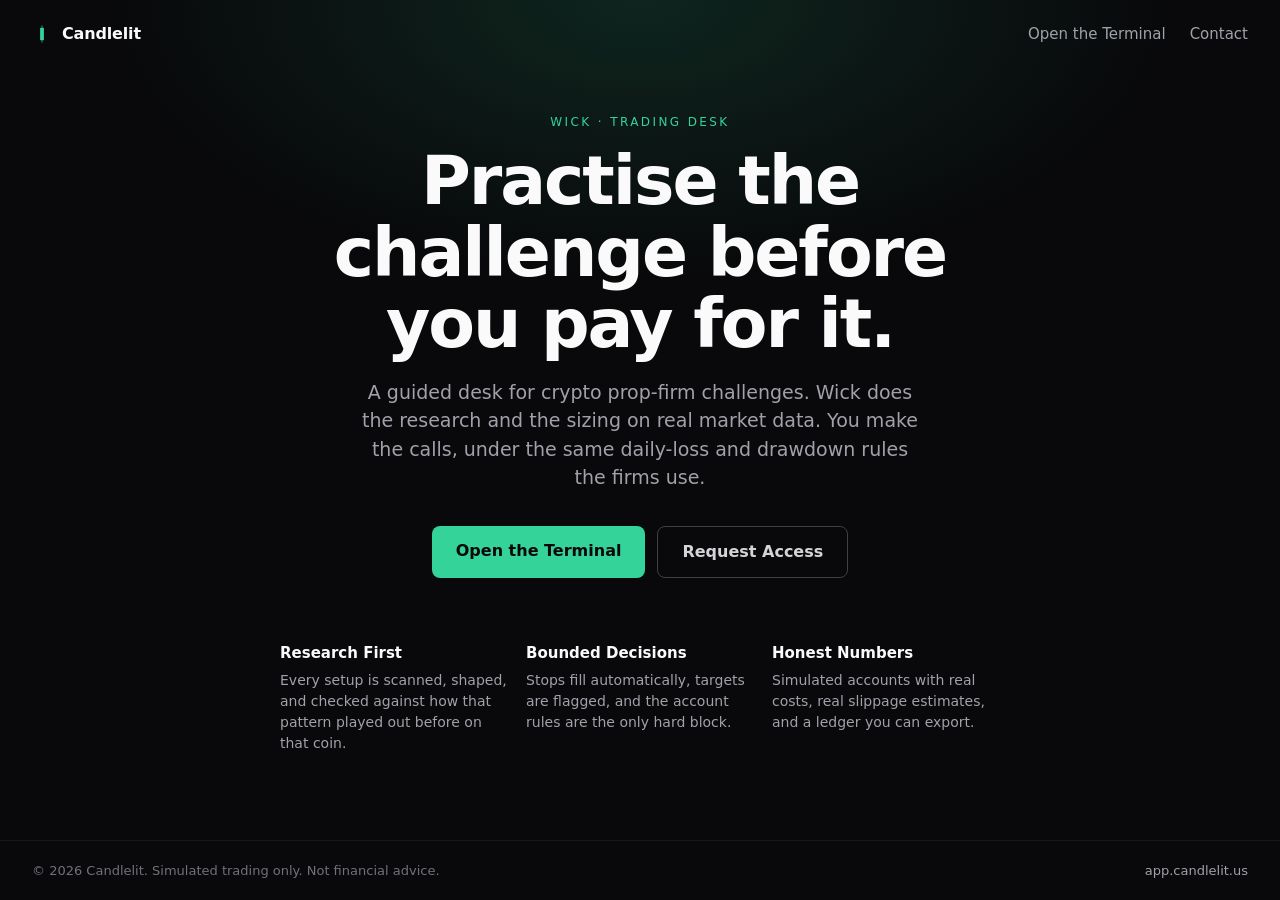
==== index.html @ a3a0247a "Candlelit landing page Co-Authored-By: Claude Fable 5.1 <noreply@anthropic.com>" ====
<!doctype html>
<html lang="en">
<head>
  <meta charset="utf-8" />
  <meta name="viewport" content="width=device-width, initial-scale=1" />
  <title>Candlelit</title>
  <meta name="description" content="Candlelit: a guided desk for practising crypto prop-firm challenges. Research, plan, and trade against real market data with real rules." />
  <link rel="icon" href="data:image/svg+xml,%3Csvg xmlns='http://www.w3.org/2000/svg' viewBox='0 0 32 32'%3E%3Crect x='13' y='6' width='6' height='20' rx='1' fill='%2334d399'/%3E%3Crect x='15.5' y='2' width='1' height='28' fill='%2334d399'/%3E%3C/svg%3E" />
  <style>
    :root { color-scheme: dark; }
    * { box-sizing: border-box; }
    html, body { margin: 0; height: 100%; }
    body {
      font: 16px/1.5 system-ui, -apple-system, "Segoe UI", Roboto, sans-serif;
      color: #e4e4e7; background: #09090b;
      display: flex; flex-direction: column; min-height: 100vh;
    }
    .glow {
      position: fixed; inset: 0; pointer-events: none; z-index: 0;
      background: radial-gradient(60% 45% at 50% 0%, rgba(52, 211, 153, 0.14), transparent 70%);
    }
    header, main, footer { position: relative; z-index: 1; }
    header { display: flex; align-items: center; justify-content: space-between; padding: 22px 32px; }
    .brand { display: flex; align-items: center; gap: 10px; font-weight: 600; letter-spacing: -0.01em; color: #fafafa; text-decoration: none; }
    .brand svg { width: 20px; height: 20px; }
    nav a { color: #a1a1aa; text-decoration: none; margin-left: 24px; font-size: 15px; }
    nav a:hover { color: #fafafa; }
    main { flex: 1; display: flex; align-items: center; justify-content: center; padding: 40px 24px 80px; text-align: center; }
    .hero { max-width: 720px; }
    .eyebrow { font-size: 12px; letter-spacing: 0.2em; text-transform: uppercase; color: #34d399; }
    h1 { font-size: clamp(40px, 7vw, 68px); line-height: 1.05; letter-spacing: -0.03em; margin: 14px 0 18px; color: #fafafa; }
    .lede { font-size: 19px; color: #a1a1aa; margin: 0 auto 34px; max-width: 560px; }
    .actions { display: flex; gap: 12px; justify-content: center; flex-wrap: wrap; }
    .btn { display: inline-block; padding: 13px 24px; border-radius: 8px; font-weight: 600; text-decoration: none; font-size: 16px; }
    .primary { background: #34d399; color: #09090b; }
    .primary:hover { background: #6ee7b7; }
    .quiet { border: 1px solid #3f3f46; color: #d4d4d8; }
    .quiet:hover { border-color: #71717a; color: #fafafa; }
    .points { display: grid; grid-template-columns: repeat(3, 1fr); gap: 18px; margin-top: 64px; text-align: left; }
    .point h3 { margin: 0 0 6px; font-size: 15px; color: #fafafa; }
    .point p { margin: 0; font-size: 14px; color: #a1a1aa; }
    @media (max-width: 640px) { .points { grid-template-columns: 1fr; } header { padding: 18px 20px; } }
    footer { padding: 20px 32px; display: flex; justify-content: space-between; flex-wrap: wrap; gap: 8px; font-size: 13px; color: #71717a; border-top: 1px solid #18181b; }
    footer a { color: #a1a1aa; text-decoration: none; }
    footer a:hover { color: #fafafa; }
  </style>
</head>
<body>
  <div class="glow"></div>
  <header>
    <a class="brand" href="/">
      <svg viewBox="0 0 32 32" aria-hidden="true"><rect x="13" y="6" width="6" height="20" rx="1" fill="#34d399"/><rect x="15.5" y="2" width="1" height="28" fill="#34d399"/></svg>
      Candlelit
    </a>
    <nav><a href="https://app.candlelit.us">Open the Terminal</a><a href="mailto:tradingcandlelight@gmail.com">Contact</a></nav>
  </header>

  <main>
    <div class="hero">
      <div class="eyebrow">Wick · Trading Desk</div>
      <h1>Practise the challenge before you pay for it.</h1>
      <p class="lede">A guided desk for crypto prop-firm challenges. Wick does the research and the sizing on real market data. You make the calls, under the same daily-loss and drawdown rules the firms use.</p>
      <div class="actions">
        <a class="btn primary" href="https://app.candlelit.us">Open the Terminal</a>
        <a class="btn quiet" href="mailto:tradingcandlelight@gmail.com">Request Access</a>
      </div>
      <div class="points">
        <div class="point"><h3>Research First</h3><p>Every setup is scanned, shaped, and checked against how that pattern played out before on that coin.</p></div>
        <div class="point"><h3>Bounded Decisions</h3><p>Stops fill automatically, targets are flagged, and the account rules are the only hard block.</p></div>
        <div class="point"><h3>Honest Numbers</h3><p>Simulated accounts with real costs, real slippage estimates, and a ledger you can export.</p></div>
      </div>
    </div>
  </main>

  <footer>
    <span>© 2026 Candlelit. Simulated trading only. Not financial advice.</span>
    <span><a href="https://app.candlelit.us">app.candlelit.us</a></span>
  </footer>
</body>
</html>
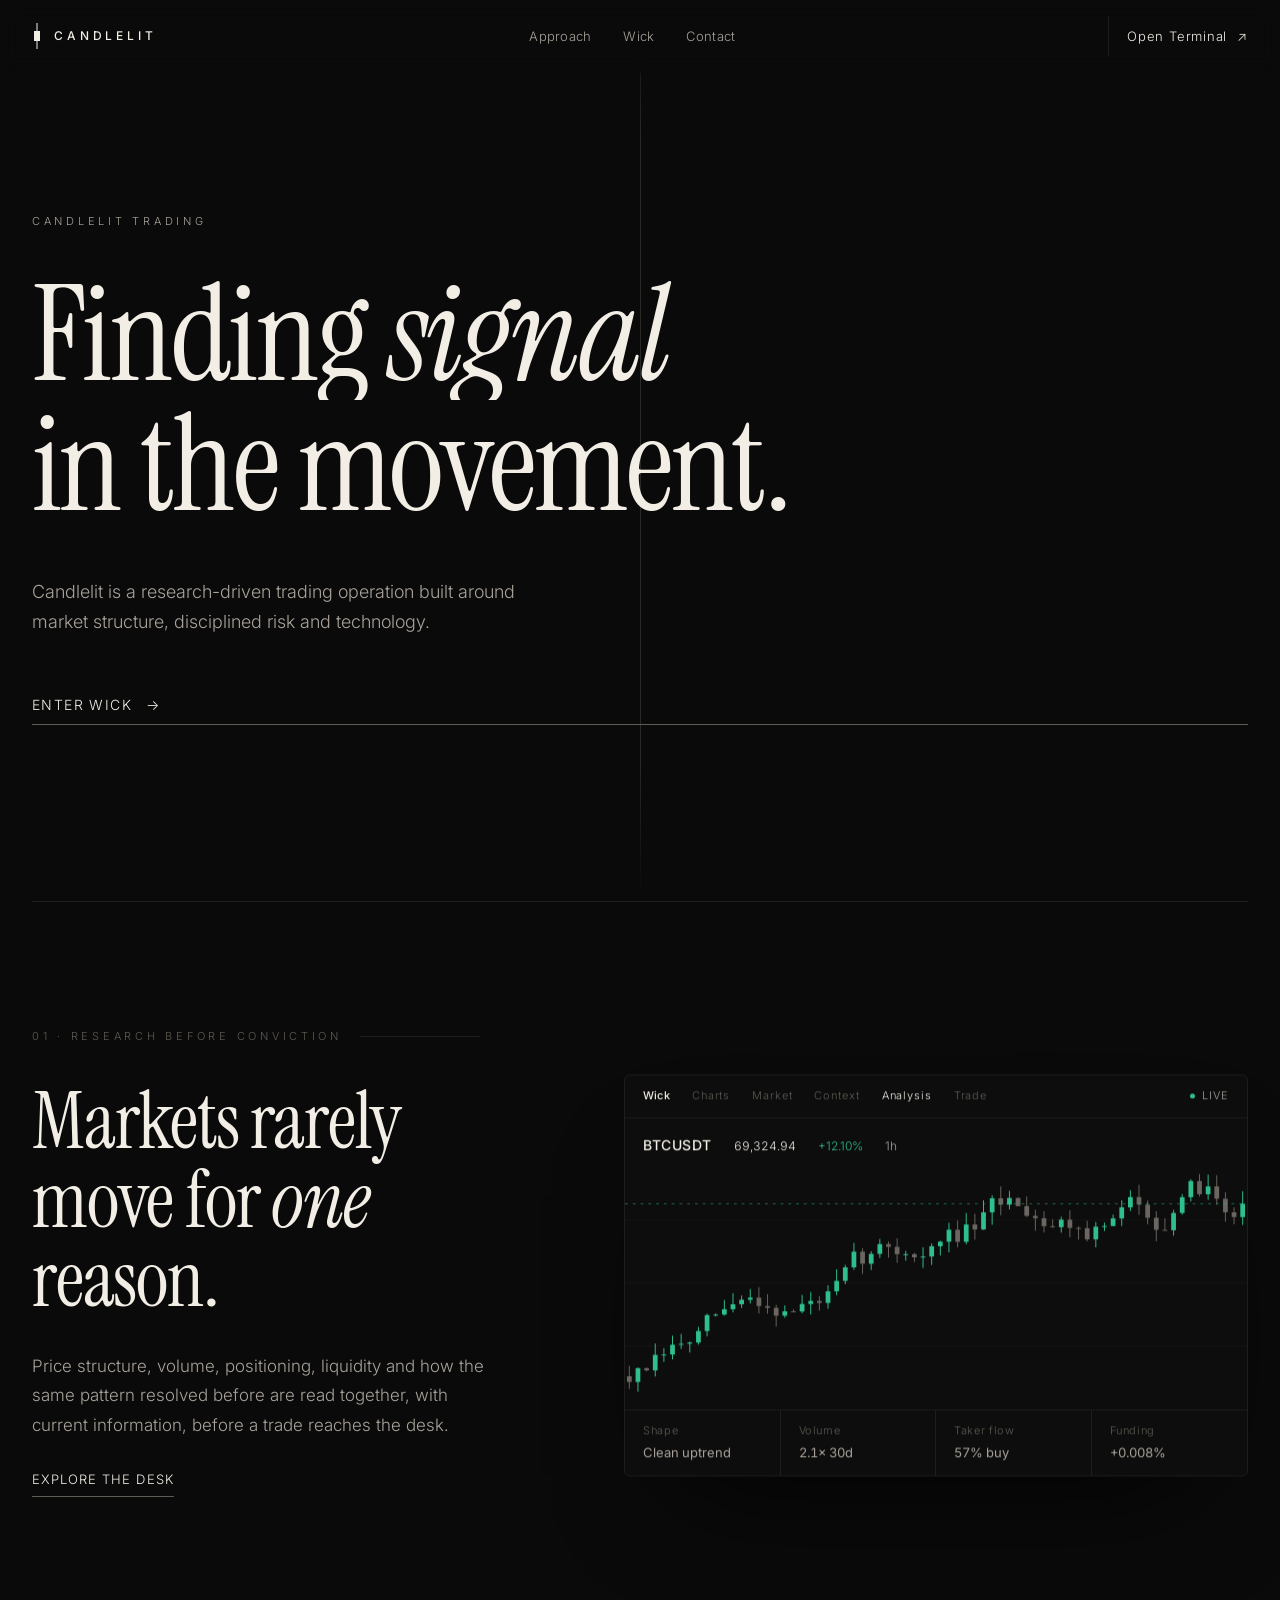
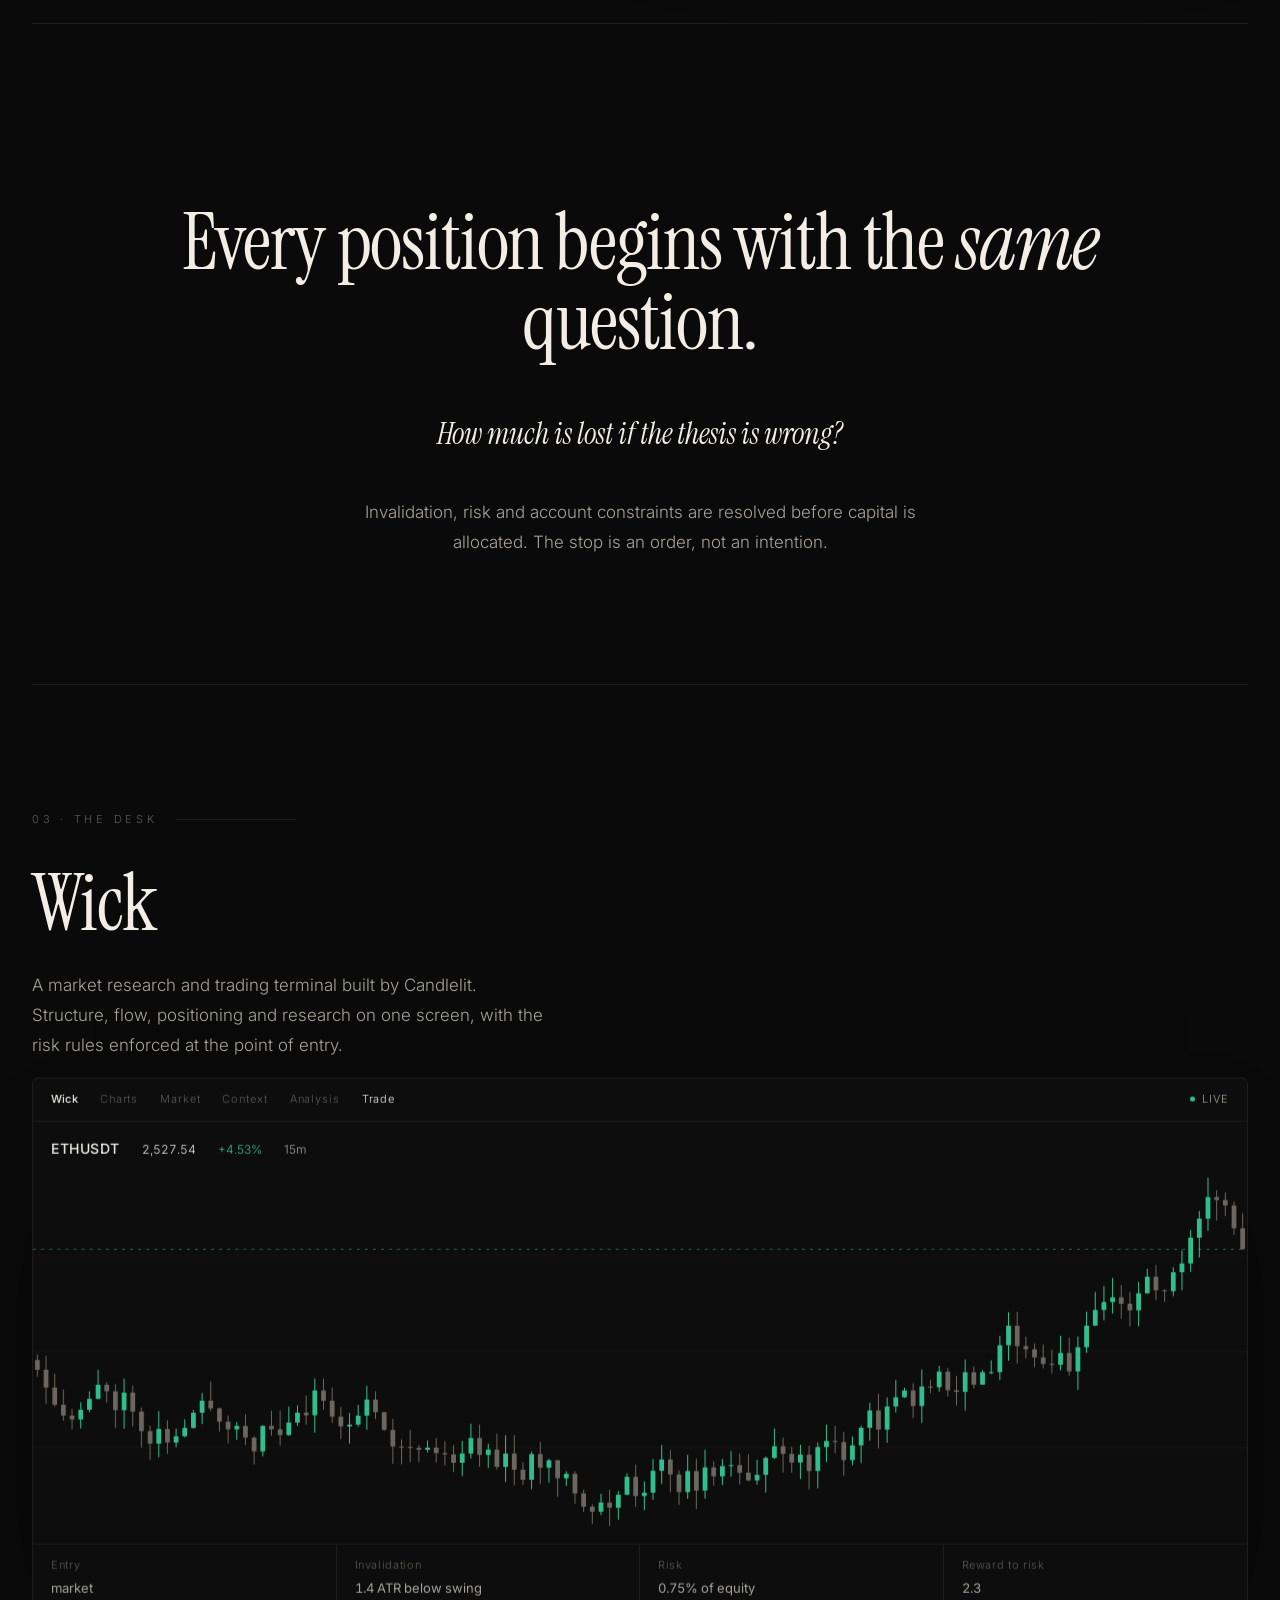
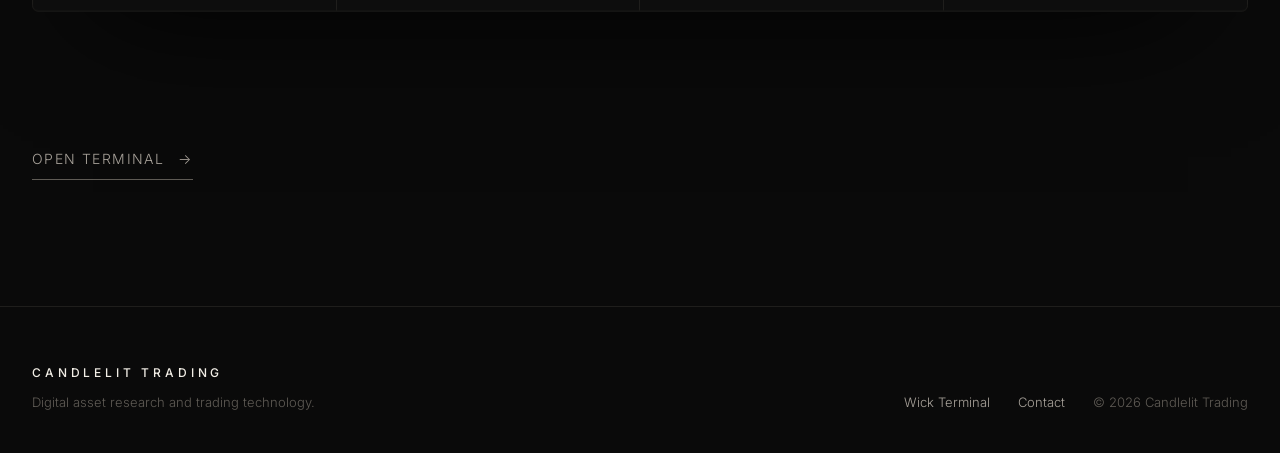
==== commit 6b6660b2: "Redesign: editorial boutique landing page Co-Authored-By: Claude Fable 5.1 <noreply@anthropic.com>" ====
--- a/index.html
+++ b/index.html
@@ -4,77 +4,239 @@
   <meta charset="utf-8" />
   <meta name="viewport" content="width=device-width, initial-scale=1" />
   <title>Candlelit</title>
-  <meta name="description" content="Candlelit: a guided desk for practising crypto prop-firm challenges. Research, plan, and trade against real market data with real rules." />
-  <link rel="icon" href="data:image/svg+xml,%3Csvg xmlns='http://www.w3.org/2000/svg' viewBox='0 0 32 32'%3E%3Crect x='13' y='6' width='6' height='20' rx='1' fill='%2334d399'/%3E%3Crect x='15.5' y='2' width='1' height='28' fill='%2334d399'/%3E%3C/svg%3E" />
+  <meta name="description" content="Candlelit is a research-driven trading operation built around market structure, disciplined risk and technology." />
+  <link rel="icon" href="data:image/svg+xml,%3Csvg xmlns='http://www.w3.org/2000/svg' viewBox='0 0 32 32'%3E%3Crect x='15.5' y='3' width='1' height='26' fill='%23f2eee6'/%3E%3Crect x='12.5' y='11' width='7' height='11' fill='%23f2eee6'/%3E%3C/svg%3E" />
+  <link rel="preconnect" href="https://fonts.googleapis.com" />
+  <link rel="preconnect" href="https://fonts.gstatic.com" crossorigin />
+  <link href="https://fonts.googleapis.com/css2?family=Instrument+Serif:ital@0;1&family=Inter:wght@300;400;500&display=swap" rel="stylesheet" />
   <style>
-    :root { color-scheme: dark; }
+    :root {
+      --bg: #0a0a0a; --ink: #f2eee6; --ink-2: #a8a29a; --ink-3: #5f5b55; --rule: #1f1e1c; --accent: #2fbf8f;
+      --serif: "Instrument Serif", Georgia, "Times New Roman", serif;
+      --sans: "Inter", system-ui, -apple-system, "Segoe UI", sans-serif;
+      color-scheme: dark;
+    }
     * { box-sizing: border-box; }
-    html, body { margin: 0; height: 100%; }
-    body {
-      font: 16px/1.5 system-ui, -apple-system, "Segoe UI", Roboto, sans-serif;
-      color: #e4e4e7; background: #09090b;
-      display: flex; flex-direction: column; min-height: 100vh;
+    html { scroll-behavior: smooth; }
+    body { margin: 0; background: var(--bg); color: var(--ink); font: 300 16px/1.6 var(--sans); -webkit-font-smoothing: antialiased; overflow-x: hidden; }
+    a { color: inherit; text-decoration: none; }
+    ::selection { background: var(--accent); color: #0a0a0a; }
+
+    /* The wick: one hairline that runs the length of the page. */
+    .wick { position: fixed; left: 50%; top: 0; width: 1px; height: 100%; background: linear-gradient(to bottom, transparent, #2a2926 15%, #2a2926 85%, transparent); opacity: 0; transform: scaleY(0); transform-origin: top; transition: opacity 1.2s ease 0.9s, transform 2.4s cubic-bezier(.2,.7,.2,1) 0.9s; pointer-events: none; z-index: 0; }
+    body.in .wick { opacity: 1; transform: scaleY(1); }
+
+    .wrap { position: relative; z-index: 1; width: min(1240px, 100% - 64px); margin: 0 auto; }
+    @media (max-width: 640px) { .wrap { width: min(1240px, 100% - 40px); } }
+
+    /* Nav */
+    header { position: sticky; top: 0; z-index: 5; backdrop-filter: blur(10px); background: rgba(10,10,10,0.7); border-bottom: 1px solid transparent; transition: border-color .4s; }
+    header.scrolled { border-color: var(--rule); }
+    .nav { display: flex; align-items: center; justify-content: space-between; height: 72px; }
+    .mark { display: flex; align-items: center; gap: 12px; font-weight: 500; letter-spacing: 0.32em; font-size: 12px; text-transform: uppercase; }
+    .mark svg { width: 10px; height: 26px; display: block; }
+    .links { display: flex; gap: 32px; font-size: 13px; color: var(--ink-2); letter-spacing: 0.02em; }
+    .links a { position: relative; padding: 4px 0; transition: color .3s; }
+    .links a:hover { color: var(--ink); }
+    .links a::after { content: ""; position: absolute; left: 0; bottom: 0; height: 1px; width: 100%; background: var(--ink); transform: scaleX(0); transform-origin: right; transition: transform .4s cubic-bezier(.2,.7,.2,1); }
+    .links a:hover::after { transform: scaleX(1); transform-origin: left; }
+    .enter { display: inline-flex; align-items: center; gap: 10px; font-size: 13px; letter-spacing: 0.06em; padding: 10px 0 10px 18px; border-left: 1px solid var(--rule); color: var(--ink); }
+    .enter .arrow { display: inline-block; transition: transform .35s cubic-bezier(.2,.7,.2,1); }
+    .enter:hover .arrow { transform: translate(3px, -3px); }
+    @media (max-width: 720px) { .links { display: none; } }
+
+    /* Reveal */
+    .r { opacity: 0; transform: translateY(18px); transition: opacity 1s cubic-bezier(.2,.7,.2,1), transform 1s cubic-bezier(.2,.7,.2,1); }
+    .r.on { opacity: 1; transform: none; }
+    .r[data-d="1"] { transition-delay: .12s } .r[data-d="2"] { transition-delay: .24s } .r[data-d="3"] { transition-delay: .36s } .r[data-d="4"] { transition-delay: .5s }
+
+    /* Hero */
+    .hero { min-height: calc(100vh - 72px); display: grid; align-content: center; padding: 8vh 0 12vh; }
+    .eyebrow { font-size: 11px; letter-spacing: 0.34em; text-transform: uppercase; color: var(--ink-2); margin-bottom: 40px; }
+    h1 { margin: 0; font-family: var(--serif); font-weight: 400; font-size: clamp(56px, 10.5vw, 148px); line-height: 0.96; letter-spacing: -0.02em; }
+    h1 em { font-style: italic; color: var(--ink); }
+    h1 .line { display: block; overflow: hidden; }
+    h1 .line span { display: block; transform: translateY(110%); transition: transform 1.4s cubic-bezier(.2,.8,.2,1); }
+    body.in h1 .line:nth-child(1) span { transform: none; transition-delay: .25s }
+    body.in h1 .line:nth-child(2) span { transform: none; transition-delay: .4s }
+    .lede { max-width: 540px; margin: 48px 0 0; font-size: 18px; color: var(--ink-2); line-height: 1.7; }
+    .cta { margin-top: 56px; display: inline-flex; align-items: center; gap: 14px; font-size: 14px; letter-spacing: 0.1em; text-transform: uppercase; padding-bottom: 8px; border-bottom: 1px solid var(--ink-3); transition: border-color .4s; }
+    .cta:hover { border-color: var(--ink); }
+    .cta .arrow { transition: transform .35s cubic-bezier(.2,.7,.2,1); }
+    .cta:hover .arrow { transform: translateX(6px); }
+
+    /* Sections */
+    section { padding: 14vh 0; border-top: 1px solid var(--rule); }
+    .num { font-size: 11px; letter-spacing: 0.34em; text-transform: uppercase; color: var(--ink-3); margin-bottom: 36px; display: flex; align-items: center; gap: 18px; }
+    .num::after { content: ""; height: 1px; width: 0; background: var(--rule); transition: width 1.6s cubic-bezier(.2,.7,.2,1) .3s; }
+    .num.on::after { width: 120px; }
+    h2 { margin: 0; font-family: var(--serif); font-weight: 400; font-size: clamp(40px, 6.2vw, 88px); line-height: 1.0; letter-spacing: -0.015em; }
+    h2 em { font-style: italic; }
+    .two { display: grid; grid-template-columns: 5fr 6fr; gap: 72px; align-items: center; }
+    .two p { max-width: 460px; font-size: 17px; color: var(--ink-2); line-height: 1.75; margin: 32px 0 0; }
+    .more { display: inline-block; margin-top: 28px; font-size: 13px; letter-spacing: 0.08em; text-transform: uppercase; color: var(--ink); border-bottom: 1px solid var(--ink-3); padding-bottom: 6px; }
+    @media (max-width: 900px) { .two { grid-template-columns: 1fr; gap: 44px; } }
+
+    /* Terminal frame */
+    .frame { position: relative; border: 1px solid var(--rule); background: #0d0d0d; border-radius: 6px; overflow: hidden; box-shadow: 0 60px 120px -60px rgba(0,0,0,.9); will-change: transform; }
+    .frame .bar { display: flex; align-items: center; gap: 22px; padding: 12px 18px; border-bottom: 1px solid var(--rule); font-size: 11px; letter-spacing: 0.08em; color: var(--ink-3); }
+    .frame .bar b { color: var(--ink); font-weight: 500; letter-spacing: 0.02em; }
+    .frame .bar .on { color: var(--ink); }
+    .frame .bar .live { margin-left: auto; display: flex; align-items: center; gap: 7px; color: var(--ink-2); }
+    .frame .bar .live i { width: 5px; height: 5px; border-radius: 50%; background: var(--accent); display: inline-block; }
+    .frame .head { display: flex; gap: 22px; align-items: baseline; padding: 16px 18px 0; font-size: 12px; color: var(--ink-2); }
+    .frame .head b { font-size: 14px; color: var(--ink); font-weight: 500; letter-spacing: .04em; }
+    .frame .head .px { color: var(--ink); font-variant-numeric: tabular-nums; }
+    .frame .head .up { color: var(--accent); }
+    .frame svg { display: block; width: 100%; height: auto; }
+    .frame .foot { display: grid; grid-template-columns: repeat(4, 1fr); border-top: 1px solid var(--rule); }
+    .frame .foot div { padding: 12px 18px; font-size: 11px; color: var(--ink-3); letter-spacing: .06em; border-right: 1px solid var(--rule); }
+    .frame .foot div:last-child { border-right: 0; }
+    .frame .foot b { display: block; color: var(--ink-2); font-weight: 400; font-size: 13px; letter-spacing: 0; margin-top: 3px; font-variant-numeric: tabular-nums; }
+
+    /* Statement */
+    .statement { text-align: center; }
+    .statement h2 { max-width: 1000px; margin: 0 auto; }
+    .statement p { max-width: 560px; margin: 40px auto 0; font-size: 17px; color: var(--ink-2); line-height: 1.75; }
+    .q { font-family: var(--serif); font-style: italic; font-size: clamp(22px, 2.6vw, 30px); color: var(--ink); margin-top: 48px; }
+
+    /* Desk */
+    .desk .top { display: flex; justify-content: space-between; align-items: end; gap: 40px; margin-bottom: 56px; flex-wrap: wrap; }
+    .desk .tabs { display: flex; gap: 28px; font-size: 12px; letter-spacing: 0.16em; text-transform: uppercase; color: var(--ink-3); }
+    .desk .tabs span { position: relative; padding-bottom: 8px; }
+    .desk .tabs span.cur { color: var(--ink); }
+    .desk .tabs span.cur::after { content: ""; position: absolute; left: 0; right: 0; bottom: 0; height: 1px; background: var(--ink); }
+    .desk p { max-width: 520px; color: var(--ink-2); font-size: 17px; line-height: 1.75; margin: 28px 0 0; }
+    .desk .frame { margin-top: 24px; }
+
+    footer { border-top: 1px solid var(--rule); padding: 56px 0 40px; }
+    .fgrid { display: grid; grid-template-columns: 1fr auto; gap: 24px; align-items: end; font-size: 13px; color: var(--ink-3); }
+    .fgrid .n { color: var(--ink); letter-spacing: .32em; text-transform: uppercase; font-size: 12px; font-weight: 500; margin-bottom: 10px; }
+    .fgrid .l { display: flex; gap: 28px; }
+    .fgrid .l a { color: var(--ink-2); }
+    .fgrid .l a:hover { color: var(--ink); }
+    @media (max-width: 640px) { .fgrid { grid-template-columns: 1fr; } }
+
+    @media (prefers-reduced-motion: reduce) {
+      .r, h1 .line span, .wick, .num::after { transition: none !important; transform: none !important; opacity: 1 !important; width: 120px; }
     }
-    .glow {
-      position: fixed; inset: 0; pointer-events: none; z-index: 0;
-      background: radial-gradient(60% 45% at 50% 0%, rgba(52, 211, 153, 0.14), transparent 70%);
-    }
-    header, main, footer { position: relative; z-index: 1; }
-    header { display: flex; align-items: center; justify-content: space-between; padding: 22px 32px; }
-    .brand { display: flex; align-items: center; gap: 10px; font-weight: 600; letter-spacing: -0.01em; color: #fafafa; text-decoration: none; }
-    .brand svg { width: 20px; height: 20px; }
-    nav a { color: #a1a1aa; text-decoration: none; margin-left: 24px; font-size: 15px; }
-    nav a:hover { color: #fafafa; }
-    main { flex: 1; display: flex; align-items: center; justify-content: center; padding: 40px 24px 80px; text-align: center; }
-    .hero { max-width: 720px; }
-    .eyebrow { font-size: 12px; letter-spacing: 0.2em; text-transform: uppercase; color: #34d399; }
-    h1 { font-size: clamp(40px, 7vw, 68px); line-height: 1.05; letter-spacing: -0.03em; margin: 14px 0 18px; color: #fafafa; }
-    .lede { font-size: 19px; color: #a1a1aa; margin: 0 auto 34px; max-width: 560px; }
-    .actions { display: flex; gap: 12px; justify-content: center; flex-wrap: wrap; }
-    .btn { display: inline-block; padding: 13px 24px; border-radius: 8px; font-weight: 600; text-decoration: none; font-size: 16px; }
-    .primary { background: #34d399; color: #09090b; }
-    .primary:hover { background: #6ee7b7; }
-    .quiet { border: 1px solid #3f3f46; color: #d4d4d8; }
-    .quiet:hover { border-color: #71717a; color: #fafafa; }
-    .points { display: grid; grid-template-columns: repeat(3, 1fr); gap: 18px; margin-top: 64px; text-align: left; }
-    .point h3 { margin: 0 0 6px; font-size: 15px; color: #fafafa; }
-    .point p { margin: 0; font-size: 14px; color: #a1a1aa; }
-    @media (max-width: 640px) { .points { grid-template-columns: 1fr; } header { padding: 18px 20px; } }
-    footer { padding: 20px 32px; display: flex; justify-content: space-between; flex-wrap: wrap; gap: 8px; font-size: 13px; color: #71717a; border-top: 1px solid #18181b; }
-    footer a { color: #a1a1aa; text-decoration: none; }
-    footer a:hover { color: #fafafa; }
   </style>
 </head>
 <body>
-  <div class="glow"></div>
-  <header>
-    <a class="brand" href="/">
-      <svg viewBox="0 0 32 32" aria-hidden="true"><rect x="13" y="6" width="6" height="20" rx="1" fill="#34d399"/><rect x="15.5" y="2" width="1" height="28" fill="#34d399"/></svg>
-      Candlelit
-    </a>
-    <nav><a href="https://app.candlelit.us">Open the Terminal</a><a href="mailto:tradingcandlelight@gmail.com">Contact</a></nav>
+  <div class="wick" aria-hidden="true"></div>
+
+  <header id="hdr">
+    <div class="wrap nav">
+      <a class="mark" href="/">
+        <svg viewBox="0 0 10 26" aria-hidden="true"><rect x="4.5" y="0" width="1" height="26" fill="#f2eee6"/><rect x="2" y="8" width="6" height="10" fill="#f2eee6"/></svg>
+        Candlelit
+      </a>
+      <nav class="links"><a href="#approach">Approach</a><a href="#desk">Wick</a><a href="mailto:tradingcandlelight@gmail.com">Contact</a></nav>
+      <a class="enter" href="https://app.candlelit.us">Open Terminal <span class="arrow">↗</span></a>
+    </div>
   </header>
 
-  <main>
+  <main class="wrap">
     <div class="hero">
-      <div class="eyebrow">Wick · Trading Desk</div>
-      <h1>Practise the challenge before you pay for it.</h1>
-      <p class="lede">A guided desk for crypto prop-firm challenges. Wick does the research and the sizing on real market data. You make the calls, under the same daily-loss and drawdown rules the firms use.</p>
-      <div class="actions">
-        <a class="btn primary" href="https://app.candlelit.us">Open the Terminal</a>
-        <a class="btn quiet" href="mailto:tradingcandlelight@gmail.com">Request Access</a>
+      <div class="eyebrow r on" data-d="1">Candlelit Trading</div>
+      <h1><span class="line"><span>Finding <em>signal</em></span></span><span class="line"><span>in the movement.</span></span></h1>
+      <p class="lede r" data-d="3">Candlelit is a research-driven trading operation built around market structure, disciplined risk and technology.</p>
+      <a class="cta r" data-d="4" href="https://app.candlelit.us">Enter Wick <span class="arrow">→</span></a>
+    </div>
+
+    <section id="approach">
+      <div class="num r">01 · Research before conviction</div>
+      <div class="two">
+        <div>
+          <h2 class="r">Markets rarely move for <em>one</em> reason.</h2>
+          <p class="r" data-d="1">Price structure, volume, positioning, liquidity and how the same pattern resolved before are read together, with current information, before a trade reaches the desk.</p>
+          <a class="more r" data-d="2" href="#desk">Explore the desk</a>
+        </div>
+        <div class="frame r" data-d="2" data-parallax>
+          <div class="bar"><b>Wick</b><span>Charts</span><span>Market</span><span>Context</span><span class="on">Analysis</span><span>Trade</span><span class="live"><i></i>LIVE</span></div>
+          <div class="head"><b>BTCUSDT</b><span class="px" id="px1">—</span><span class="up" id="ch1">—</span><span>1h</span></div>
+          <svg id="c1" viewBox="0 0 640 260" preserveAspectRatio="none"></svg>
+          <div class="foot"><div>Shape<b>Clean uptrend</b></div><div>Volume<b>2.1× 30d</b></div><div>Taker flow<b>57% buy</b></div><div>Funding<b>+0.008%</b></div></div>
+        </div>
       </div>
-      <div class="points">
-        <div class="point"><h3>Research First</h3><p>Every setup is scanned, shaped, and checked against how that pattern played out before on that coin.</p></div>
-        <div class="point"><h3>Bounded Decisions</h3><p>Stops fill automatically, targets are flagged, and the account rules are the only hard block.</p></div>
-        <div class="point"><h3>Honest Numbers</h3><p>Simulated accounts with real costs, real slippage estimates, and a ledger you can export.</p></div>
+    </section>
+
+    <section class="statement">
+      <div class="num r" style="justify-content:center">02 · Structure before size</div>
+      <h2 class="r">Every position begins with the <em>same</em> question.</h2>
+      <div class="q r" data-d="1">How much is lost if the thesis is wrong?</div>
+      <p class="r" data-d="2">Invalidation, risk and account constraints are resolved before capital is allocated. The stop is an order, not an intention.</p>
+    </section>
+
+    <section id="desk" class="desk">
+      <div class="num r">03 · The desk</div>
+      <div class="top">
+        <div>
+          <h2 class="r">Wick</h2>
+          <p class="r" data-d="1">A market research and trading terminal built by Candlelit. Structure, flow, positioning and research on one screen, with the risk rules enforced at the point of entry.</p>
+        </div>
+        <div class="tabs r" data-d="2"><span>Charts</span><span>Market</span><span>Context</span><span>Analysis</span><span class="cur">Trade</span></div>
       </div>
+      <div class="frame r" data-d="2" data-parallax>
+        <div class="bar"><b>Wick</b><span>Charts</span><span>Market</span><span>Context</span><span>Analysis</span><span class="on">Trade</span><span class="live"><i></i>LIVE</span></div>
+        <div class="head"><b>ETHUSDT</b><span class="px" id="px2">—</span><span class="up" id="ch2">—</span><span>15m</span></div>
+        <svg id="c2" viewBox="0 0 1200 380" preserveAspectRatio="none"></svg>
+        <div class="foot"><div>Entry<b>market</b></div><div>Invalidation<b>1.4 ATR below swing</b></div><div>Risk<b>0.75% of equity</b></div><div>Reward to risk<b>2.3</b></div></div>
+      </div>
+      <p class="r" data-d="1" style="margin-top:40px"><a class="cta" href="https://app.candlelit.us">Open Terminal <span class="arrow">→</span></a></p>
+    </section>
+  </main>
+
+  <footer>
+    <div class="wrap fgrid">
+      <div><div class="n">Candlelit Trading</div>Digital asset research and trading technology.</div>
+      <div class="l"><a href="https://app.candlelit.us">Wick Terminal</a><a href="mailto:tradingcandlelight@gmail.com">Contact</a><span>© 2026 Candlelit Trading</span></div>
     </div>
-  </main>
-
-  <footer>
-    <span>© 2026 Candlelit. Simulated trading only. Not financial advice.</span>
-    <span><a href="https://app.candlelit.us">app.candlelit.us</a></span>
   </footer>
+
+  <script>
+    // Deterministic candles so the frames are stable and honest-looking product imagery, not a live feed.
+    function candles(svgId, pxId, chId, n, start, seed, w, h, up) {
+      let s = seed; const rnd = () => (s = (s * 1664525 + 1013904223) % 4294967296) / 4294967296;
+      let price = start; const bars = [];
+      for (let i = 0; i < n; i++) {
+        const drift = up ? 0.0012 : -0.0004, o = price, c = o * (1 + drift + (rnd() - 0.5) * 0.02);
+        const hi = Math.max(o, c) * (1 + rnd() * 0.008), lo = Math.min(o, c) * (1 - rnd() * 0.008);
+        bars.push([o, hi, lo, c]); price = c;
+      }
+      const min = Math.min(...bars.map(b => b[2])), max = Math.max(...bars.map(b => b[1]));
+      const y = v => 18 + (h - 36) * (1 - (v - min) / (max - min));
+      const step = w / n, bw = Math.max(2, step * 0.55);
+      let out = "";
+      for (let i = 0; i < 3; i++) out += `<line x1="0" x2="${w}" y1="${(h / 4) * (i + 1)}" y2="${(h / 4) * (i + 1)}" stroke="#171614" stroke-width="1"/>`;
+      bars.forEach(([o, hi, lo, c], i) => {
+        const x = i * step + step / 2, col = c >= o ? "#2fbf8f" : "#6b665f";
+        out += `<line x1="${x}" x2="${x}" y1="${y(hi)}" y2="${y(lo)}" stroke="${col}" stroke-width="1"/>`;
+        out += `<rect x="${x - bw / 2}" y="${y(Math.max(o, c))}" width="${bw}" height="${Math.max(1, Math.abs(y(o) - y(c)))}" fill="${col}"/>`;
+      });
+      const last = bars[bars.length - 1][3], first = bars[0][0];
+      out += `<line x1="0" x2="${w}" y1="${y(last)}" y2="${y(last)}" stroke="#2fbf8f" stroke-opacity=".5" stroke-dasharray="3 5" stroke-width="1"/>`;
+      document.getElementById(svgId).innerHTML = out;
+      document.getElementById(pxId).textContent = last.toLocaleString(undefined, { maximumFractionDigits: 2 });
+      const ch = (last / first - 1) * 100;
+      document.getElementById(chId).textContent = (ch >= 0 ? "+" : "") + ch.toFixed(2) + "%";
+    }
+    candles("c1", "px1", "ch1", 72, 61840, 7, 640, 260, true);
+    candles("c2", "px2", "ch2", 140, 2418, 11, 1200, 380, true);
+
+    // Reveal on scroll, once.
+    const io = new IntersectionObserver((es) => es.forEach((e) => { if (e.isIntersecting) { e.target.classList.add("on"); io.unobserve(e.target); } }), { rootMargin: "0px 0px -12% 0px" });
+    document.querySelectorAll(".r, .num").forEach((el) => io.observe(el));
+
+    // Load-in, header rule, and a few pixels of parallax on the frames.
+    requestAnimationFrame(() => document.body.classList.add("in"));
+    const hdr = document.getElementById("hdr"), frames = [...document.querySelectorAll("[data-parallax]")];
+    const onScroll = () => {
+      hdr.classList.toggle("scrolled", scrollY > 8);
+      const vh = innerHeight;
+      frames.forEach((f) => { const r = f.getBoundingClientRect(); const p = (r.top + r.height / 2 - vh / 2) / vh; f.style.transform = `translateY(${(-p * 14).toFixed(1)}px)`; });
+    };
+    addEventListener("scroll", onScroll, { passive: true }); onScroll();
+  </script>
 </body>
 </html>
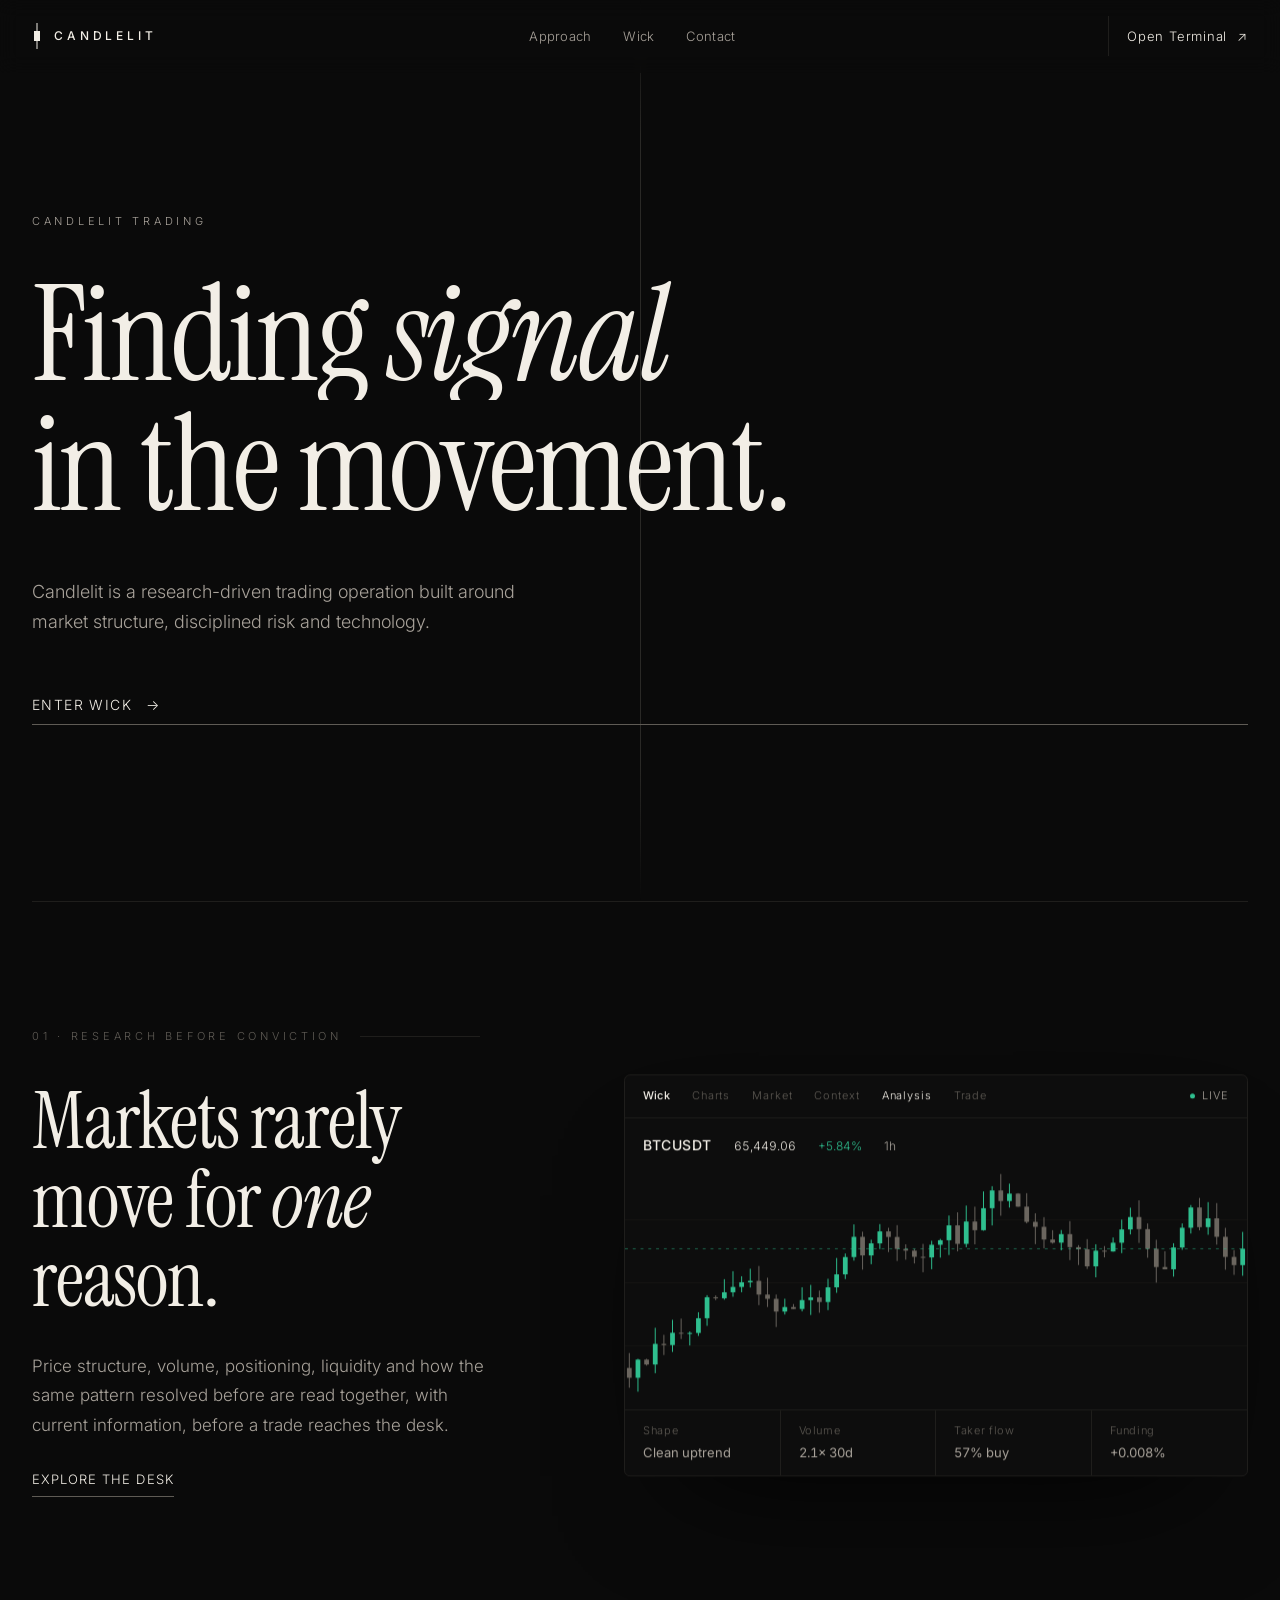
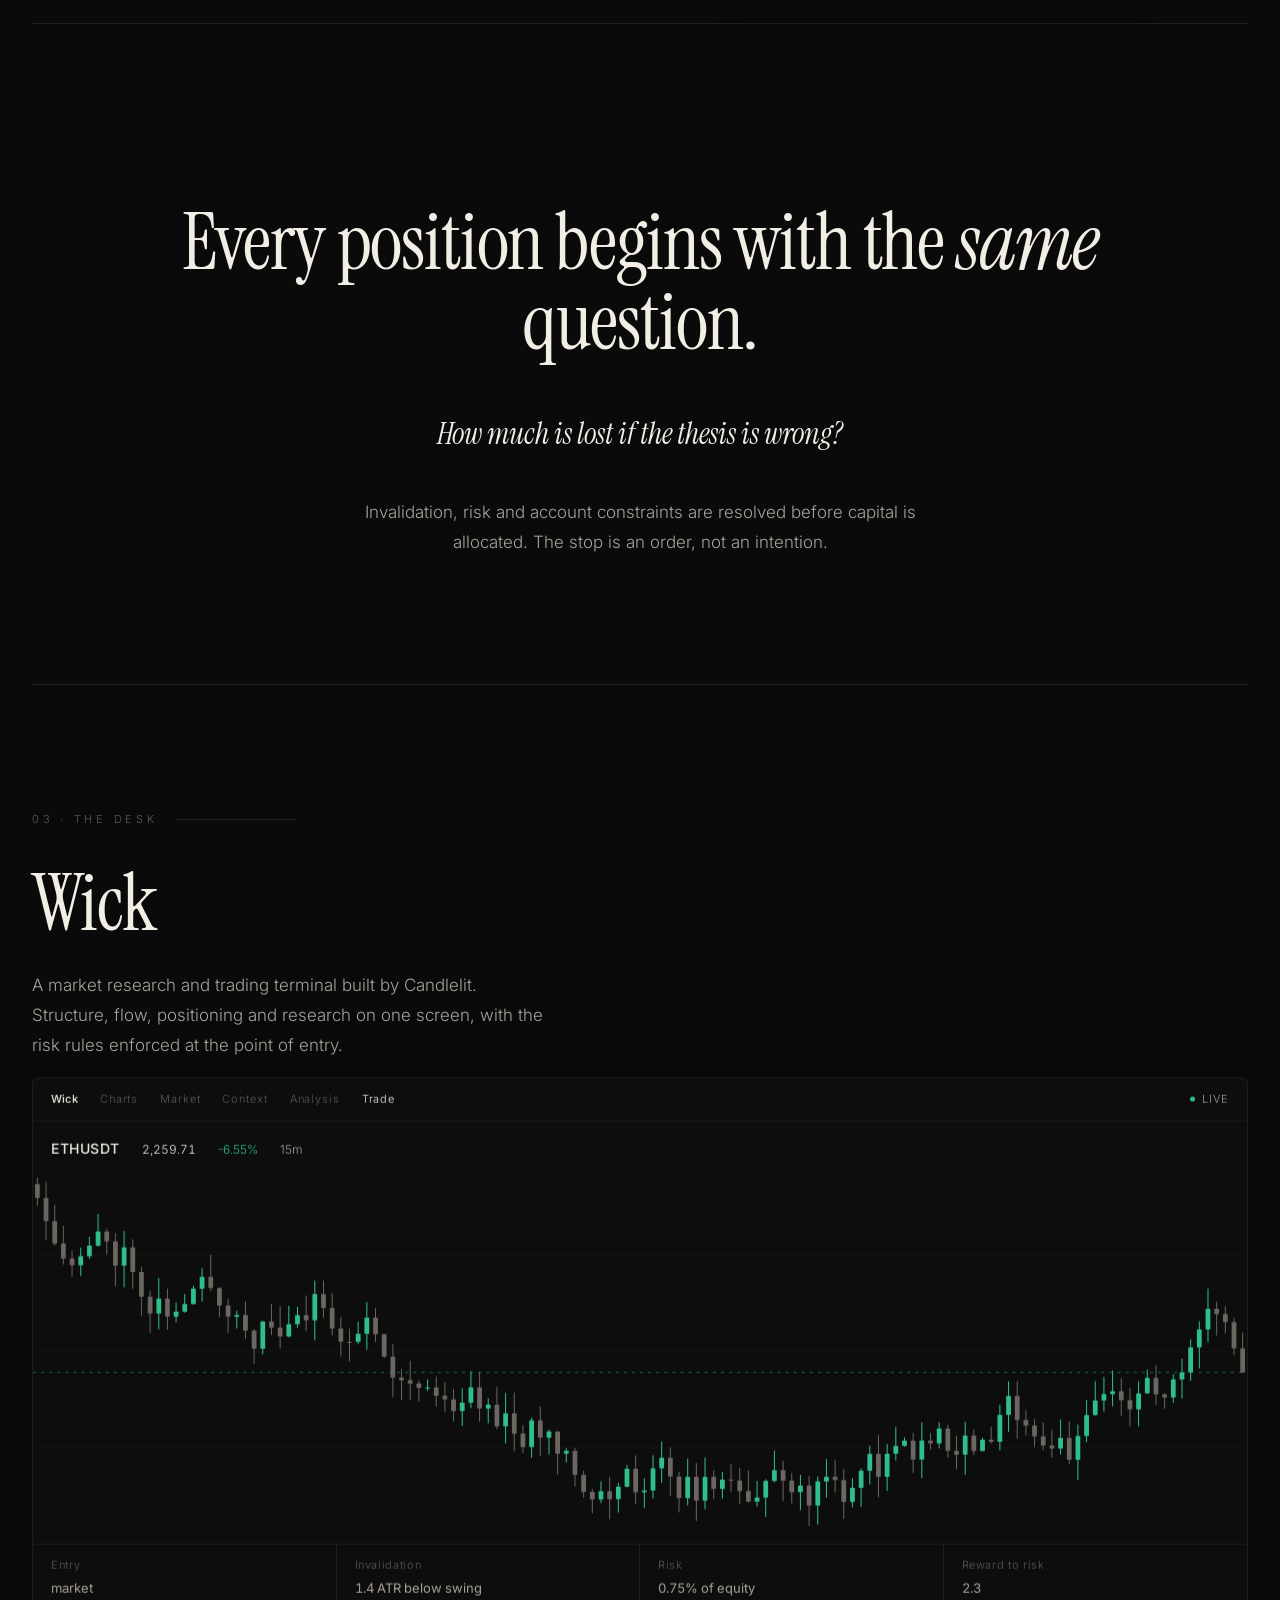
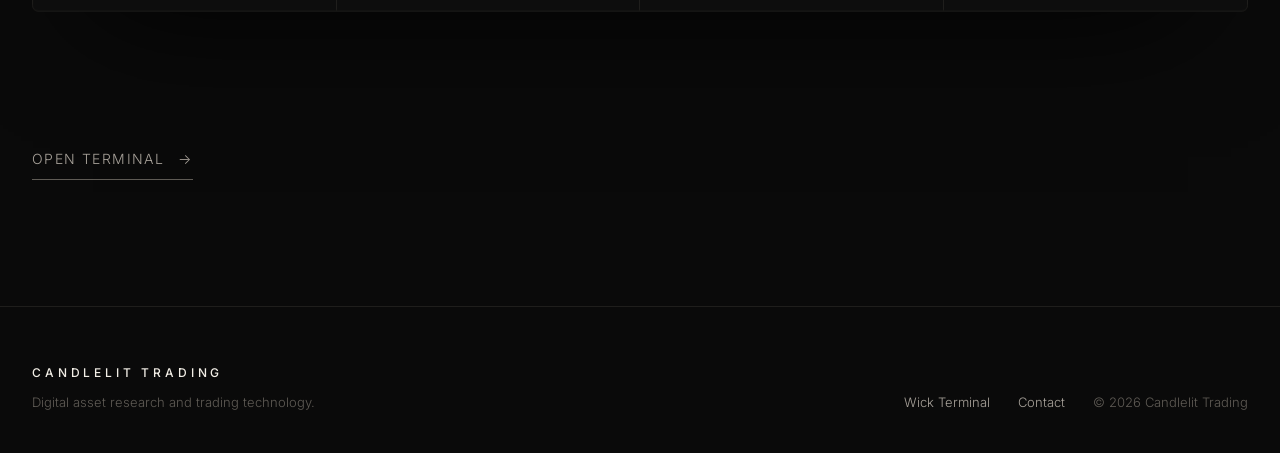
==== commit fed523c5: "Calmer demo chart drift Co-Authored-By: Claude Fable 5.1 <noreply@anthropic.com>" ====
--- a/index.html
+++ b/index.html
@@ -200,7 +200,7 @@
       let s = seed; const rnd = () => (s = (s * 1664525 + 1013904223) % 4294967296) / 4294967296;
       let price = start; const bars = [];
       for (let i = 0; i < n; i++) {
-        const drift = up ? 0.0012 : -0.0004, o = price, c = o * (1 + drift + (rnd() - 0.5) * 0.02);
+        const drift = up ? 0.0004 : -0.0003, o = price, c = o * (1 + drift + (rnd() - 0.5) * 0.02);
         const hi = Math.max(o, c) * (1 + rnd() * 0.008), lo = Math.min(o, c) * (1 - rnd() * 0.008);
         bars.push([o, hi, lo, c]); price = c;
       }
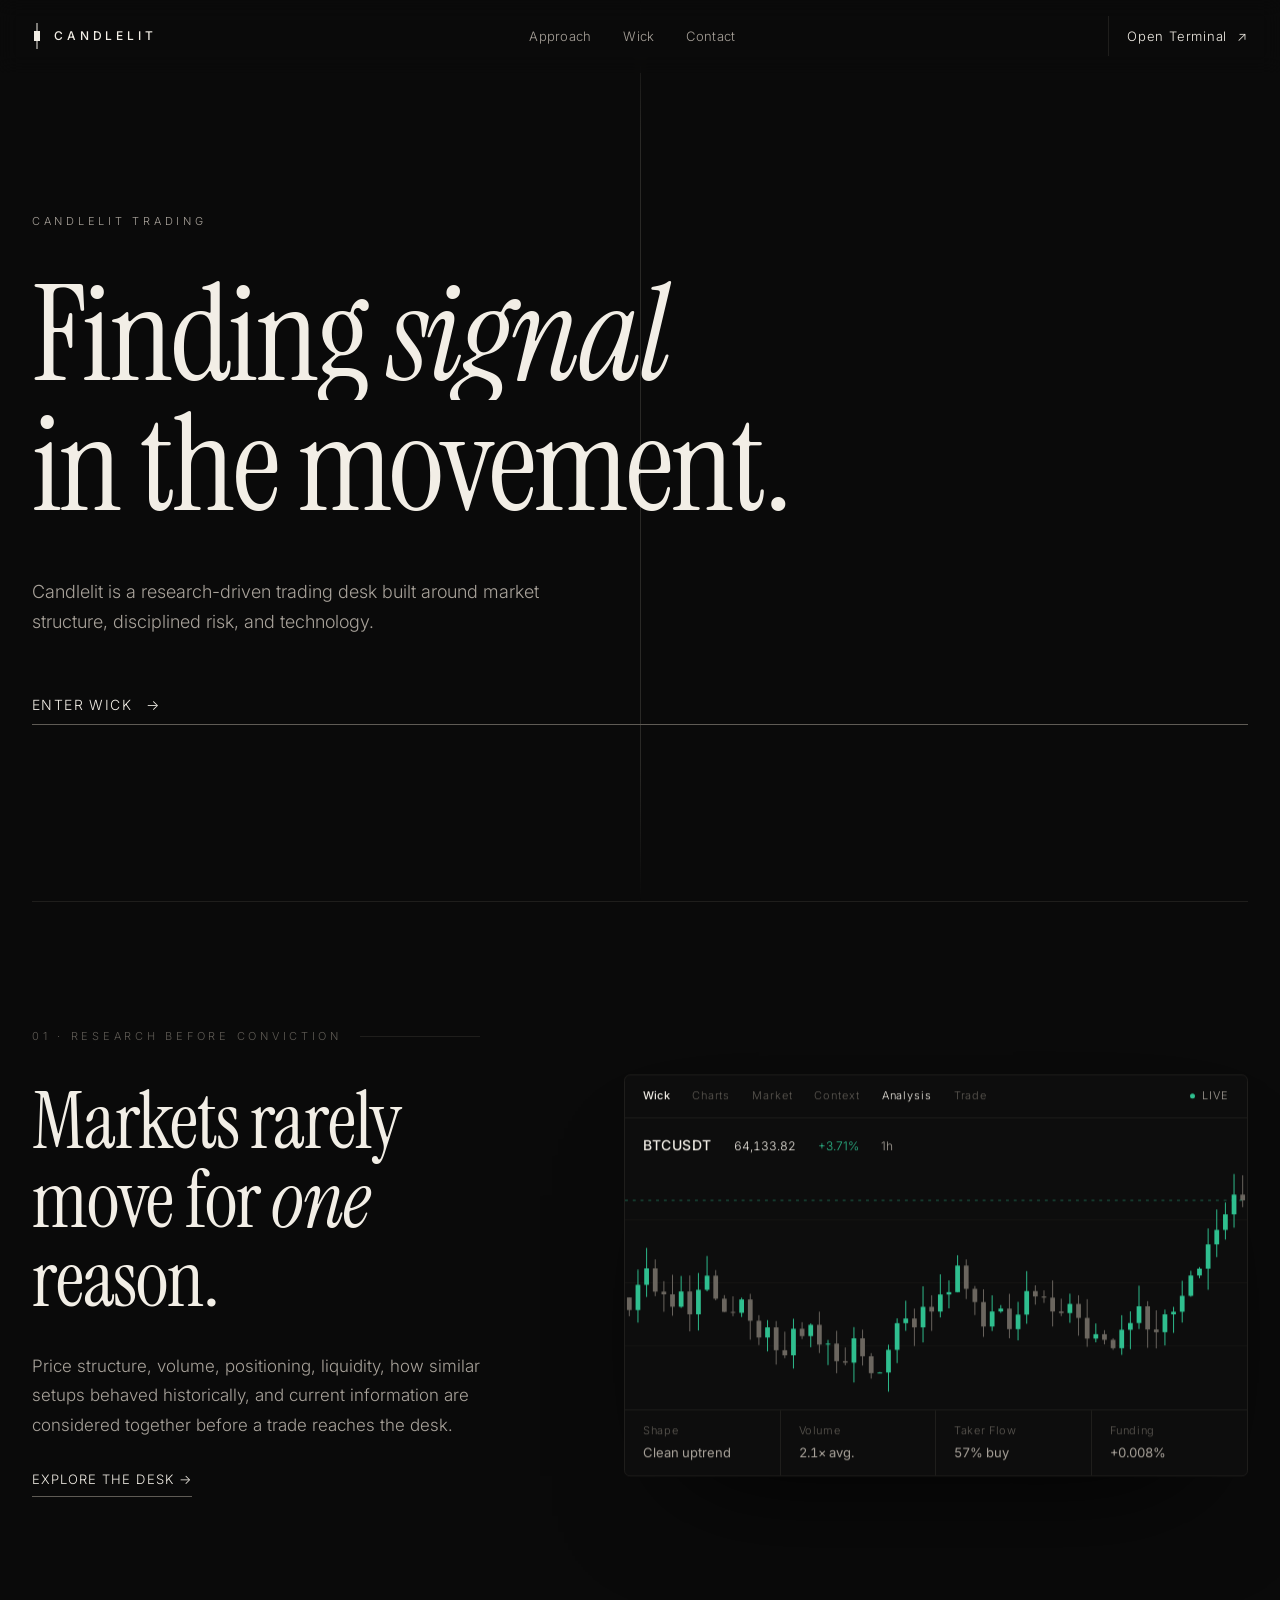
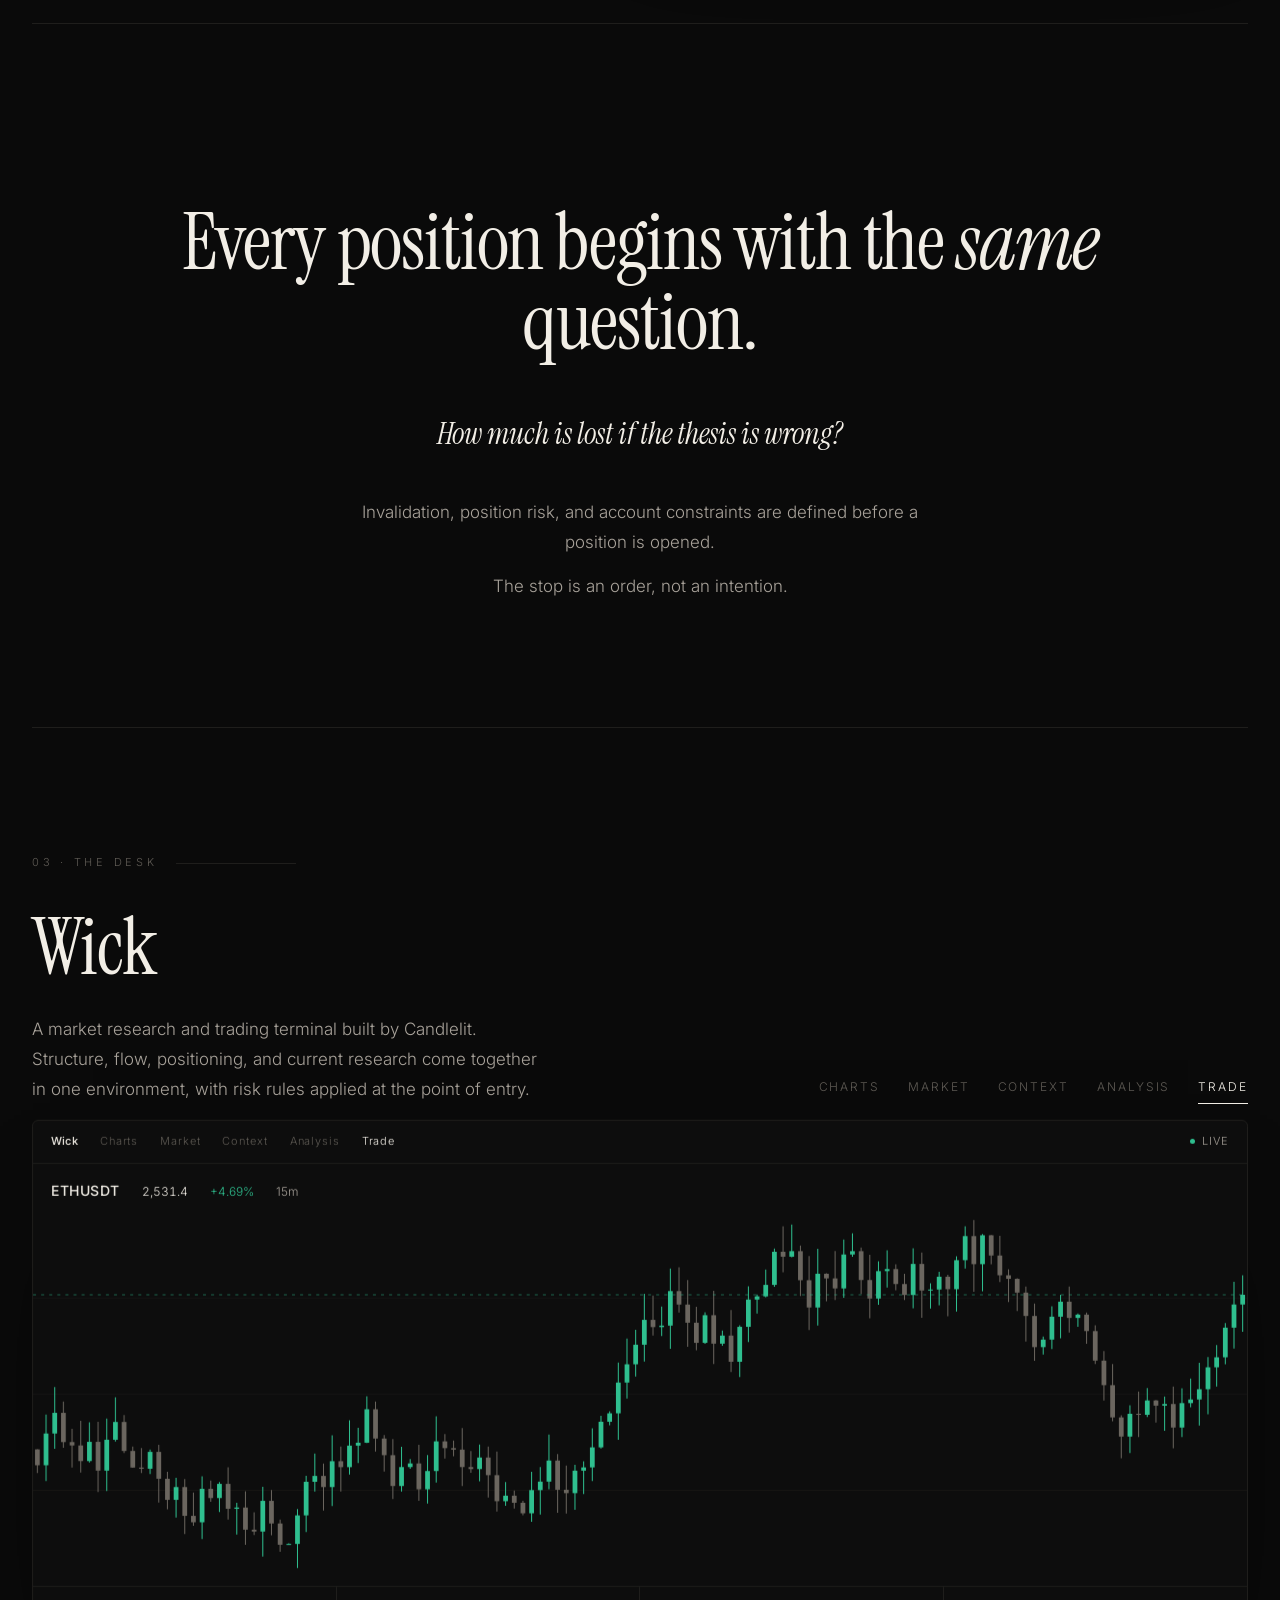
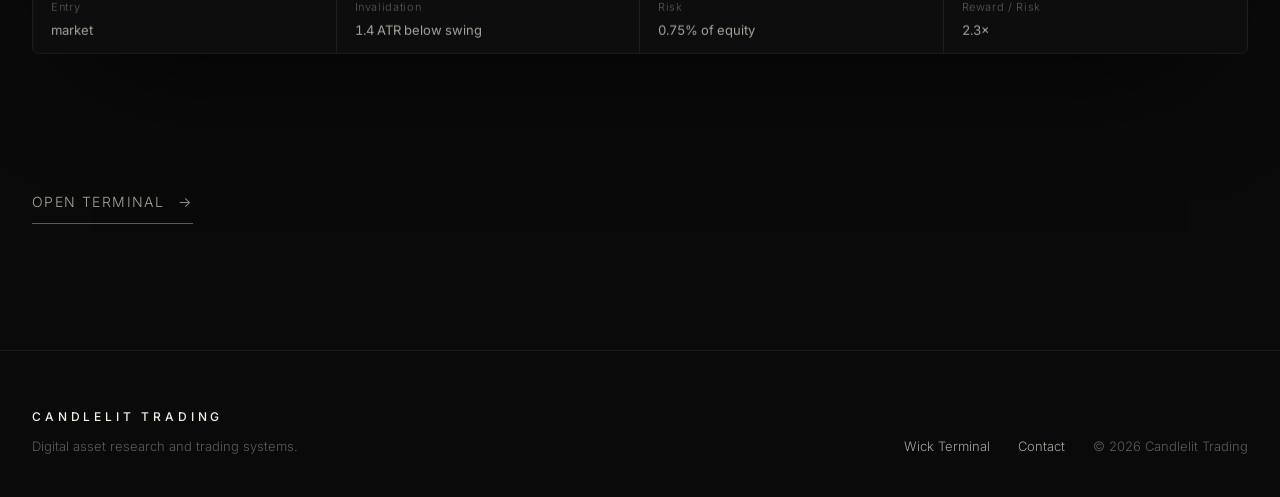
==== commit ab4be840: "Copy pass: clearer sentences, calmer charts Co-Authored-By: Claude Fable 5.1 <noreply@anthropic.com>" ====
--- a/index.html
+++ b/index.html
@@ -4,7 +4,7 @@
   <meta charset="utf-8" />
   <meta name="viewport" content="width=device-width, initial-scale=1" />
   <title>Candlelit</title>
-  <meta name="description" content="Candlelit is a research-driven trading operation built around market structure, disciplined risk and technology." />
+  <meta name="description" content="Candlelit is a research-driven trading desk built around market structure, disciplined risk, and technology." />
   <link rel="icon" href="data:image/svg+xml,%3Csvg xmlns='http://www.w3.org/2000/svg' viewBox='0 0 32 32'%3E%3Crect x='15.5' y='3' width='1' height='26' fill='%23f2eee6'/%3E%3Crect x='12.5' y='11' width='7' height='11' fill='%23f2eee6'/%3E%3C/svg%3E" />
   <link rel="preconnect" href="https://fonts.googleapis.com" />
   <link rel="preconnect" href="https://fonts.gstatic.com" crossorigin />
@@ -140,40 +140,41 @@
     <div class="hero">
       <div class="eyebrow r on" data-d="1">Candlelit Trading</div>
       <h1><span class="line"><span>Finding <em>signal</em></span></span><span class="line"><span>in the movement.</span></span></h1>
-      <p class="lede r" data-d="3">Candlelit is a research-driven trading operation built around market structure, disciplined risk and technology.</p>
+      <p class="lede r" data-d="3">Candlelit is a research-driven trading desk built around market structure, disciplined risk, and technology.</p>
       <a class="cta r" data-d="4" href="https://app.candlelit.us">Enter Wick <span class="arrow">→</span></a>
     </div>
 
     <section id="approach">
-      <div class="num r">01 · Research before conviction</div>
+      <div class="num r">01 · Research Before Conviction</div>
       <div class="two">
         <div>
           <h2 class="r">Markets rarely move for <em>one</em> reason.</h2>
-          <p class="r" data-d="1">Price structure, volume, positioning, liquidity and how the same pattern resolved before are read together, with current information, before a trade reaches the desk.</p>
-          <a class="more r" data-d="2" href="#desk">Explore the desk</a>
+          <p class="r" data-d="1">Price structure, volume, positioning, liquidity, how similar setups behaved historically, and current information are considered together before a trade reaches the desk.</p>
+          <a class="more r" data-d="2" href="#desk">Explore the Desk →</a>
         </div>
         <div class="frame r" data-d="2" data-parallax>
           <div class="bar"><b>Wick</b><span>Charts</span><span>Market</span><span>Context</span><span class="on">Analysis</span><span>Trade</span><span class="live"><i></i>LIVE</span></div>
           <div class="head"><b>BTCUSDT</b><span class="px" id="px1">—</span><span class="up" id="ch1">—</span><span>1h</span></div>
           <svg id="c1" viewBox="0 0 640 260" preserveAspectRatio="none"></svg>
-          <div class="foot"><div>Shape<b>Clean uptrend</b></div><div>Volume<b>2.1× 30d</b></div><div>Taker flow<b>57% buy</b></div><div>Funding<b>+0.008%</b></div></div>
+          <div class="foot"><div>Shape<b>Clean uptrend</b></div><div>Volume<b>2.1× avg.</b></div><div>Taker Flow<b>57% buy</b></div><div>Funding<b>+0.008%</b></div></div>
         </div>
       </div>
     </section>
 
     <section class="statement">
-      <div class="num r" style="justify-content:center">02 · Structure before size</div>
+      <div class="num r" style="justify-content:center">02 · Structure Before Size</div>
       <h2 class="r">Every position begins with the <em>same</em> question.</h2>
       <div class="q r" data-d="1">How much is lost if the thesis is wrong?</div>
-      <p class="r" data-d="2">Invalidation, risk and account constraints are resolved before capital is allocated. The stop is an order, not an intention.</p>
+      <p class="r" data-d="2">Invalidation, position risk, and account constraints are defined before a position is opened.</p>
+      <p class="r" data-d="3" style="margin-top:14px">The stop is an order, not an intention.</p>
     </section>
 
     <section id="desk" class="desk">
-      <div class="num r">03 · The desk</div>
+      <div class="num r">03 · The Desk</div>
       <div class="top">
         <div>
           <h2 class="r">Wick</h2>
-          <p class="r" data-d="1">A market research and trading terminal built by Candlelit. Structure, flow, positioning and research on one screen, with the risk rules enforced at the point of entry.</p>
+          <p class="r" data-d="1">A market research and trading terminal built by Candlelit. Structure, flow, positioning, and current research come together in one environment, with risk rules applied at the point of entry.</p>
         </div>
         <div class="tabs r" data-d="2"><span>Charts</span><span>Market</span><span>Context</span><span>Analysis</span><span class="cur">Trade</span></div>
       </div>
@@ -181,7 +182,7 @@
         <div class="bar"><b>Wick</b><span>Charts</span><span>Market</span><span>Context</span><span>Analysis</span><span class="on">Trade</span><span class="live"><i></i>LIVE</span></div>
         <div class="head"><b>ETHUSDT</b><span class="px" id="px2">—</span><span class="up" id="ch2">—</span><span>15m</span></div>
         <svg id="c2" viewBox="0 0 1200 380" preserveAspectRatio="none"></svg>
-        <div class="foot"><div>Entry<b>market</b></div><div>Invalidation<b>1.4 ATR below swing</b></div><div>Risk<b>0.75% of equity</b></div><div>Reward to risk<b>2.3</b></div></div>
+        <div class="foot"><div>Entry<b>market</b></div><div>Invalidation<b>1.4 ATR below swing</b></div><div>Risk<b>0.75% of equity</b></div><div>Reward / Risk<b>2.3×</b></div></div>
       </div>
       <p class="r" data-d="1" style="margin-top:40px"><a class="cta" href="https://app.candlelit.us">Open Terminal <span class="arrow">→</span></a></p>
     </section>
@@ -189,7 +190,7 @@
 
   <footer>
     <div class="wrap fgrid">
-      <div><div class="n">Candlelit Trading</div>Digital asset research and trading technology.</div>
+      <div><div class="n">Candlelit Trading</div>Digital asset research and trading systems.</div>
       <div class="l"><a href="https://app.candlelit.us">Wick Terminal</a><a href="mailto:tradingcandlelight@gmail.com">Contact</a><span>© 2026 Candlelit Trading</span></div>
     </div>
   </footer>
@@ -221,8 +222,8 @@
       const ch = (last / first - 1) * 100;
       document.getElementById(chId).textContent = (ch >= 0 ? "+" : "") + ch.toFixed(2) + "%";
     }
-    candles("c1", "px1", "ch1", 72, 61840, 7, 640, 260, true);
-    candles("c2", "px2", "ch2", 140, 2418, 11, 1200, 380, true);
+    candles("c1", "px1", "ch1", 72, 61840, 8, 640, 260, true);
+    candles("c2", "px2", "ch2", 140, 2418, 8, 1200, 380, true);
 
     // Reveal on scroll, once.
     const io = new IntersectionObserver((es) => es.forEach((e) => { if (e.isIntersecting) { e.target.classList.add("on"); io.unobserve(e.target); } }), { rootMargin: "0px 0px -12% 0px" });
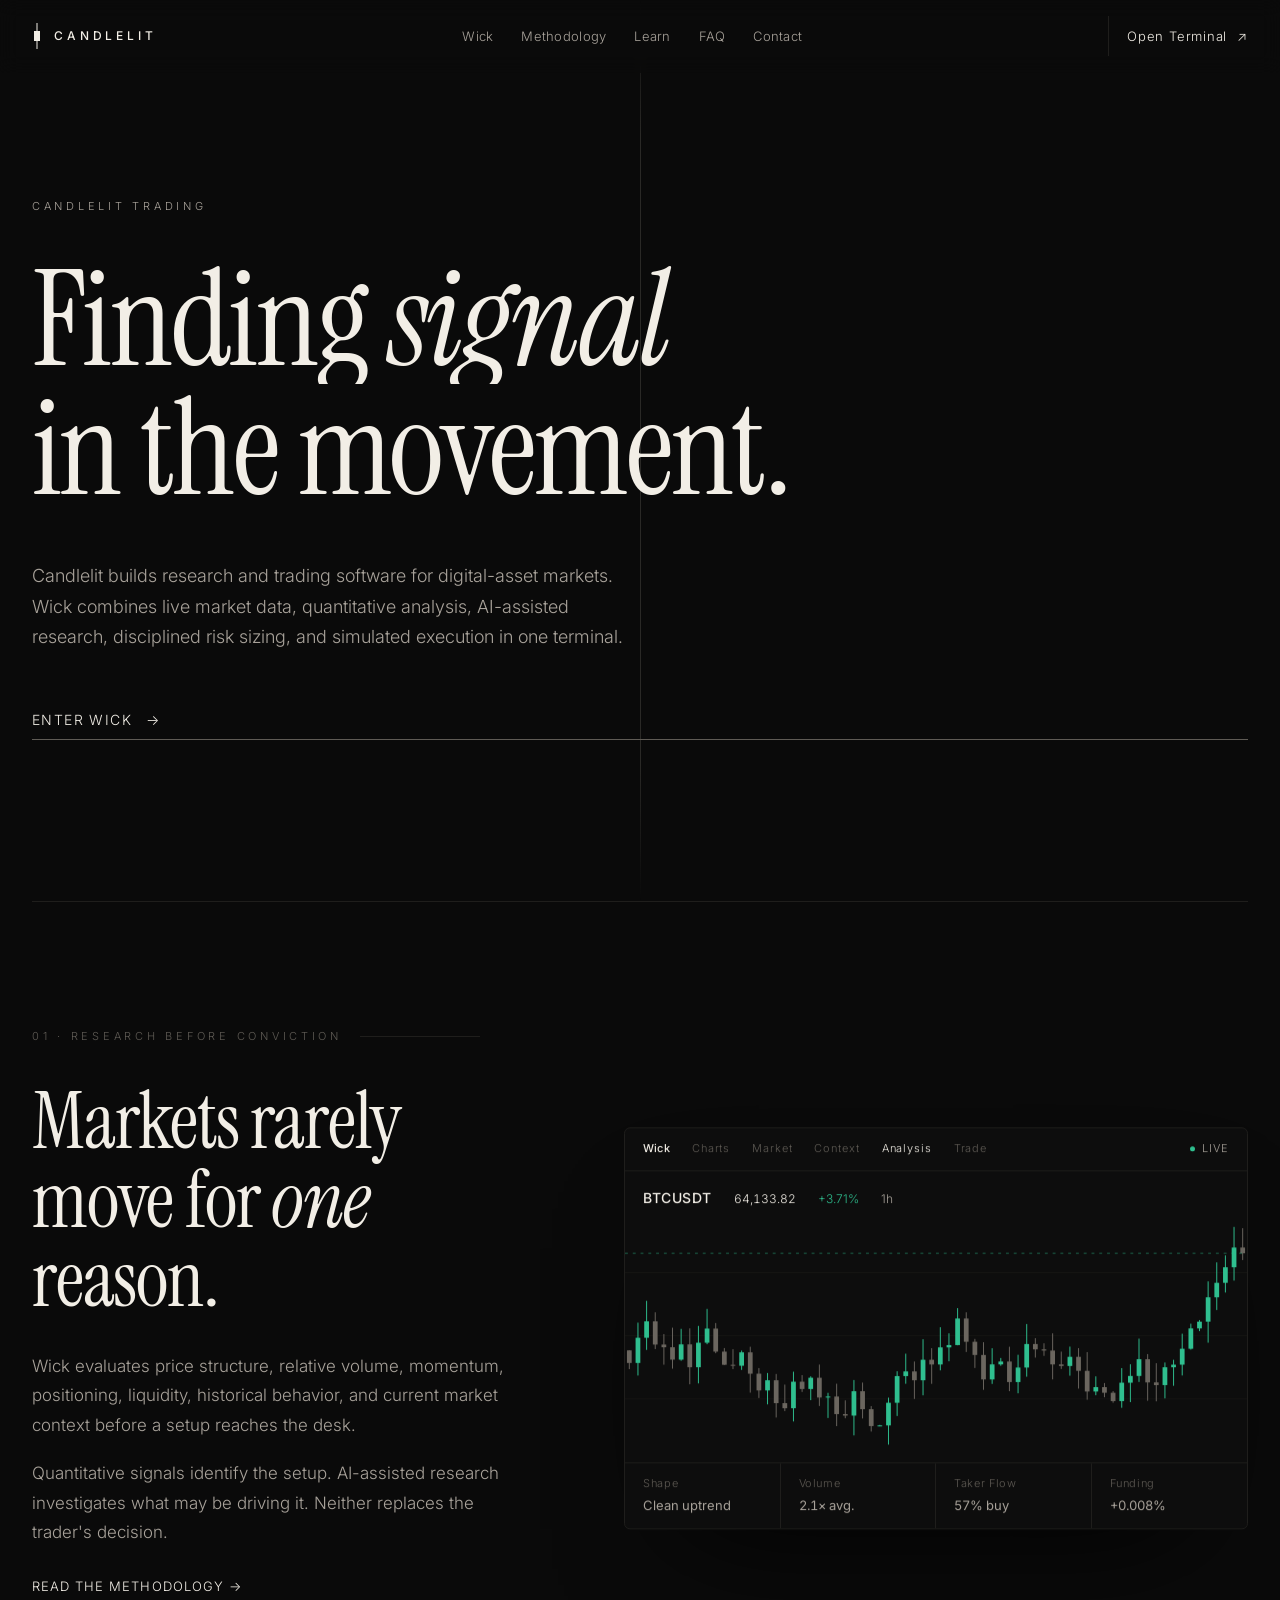
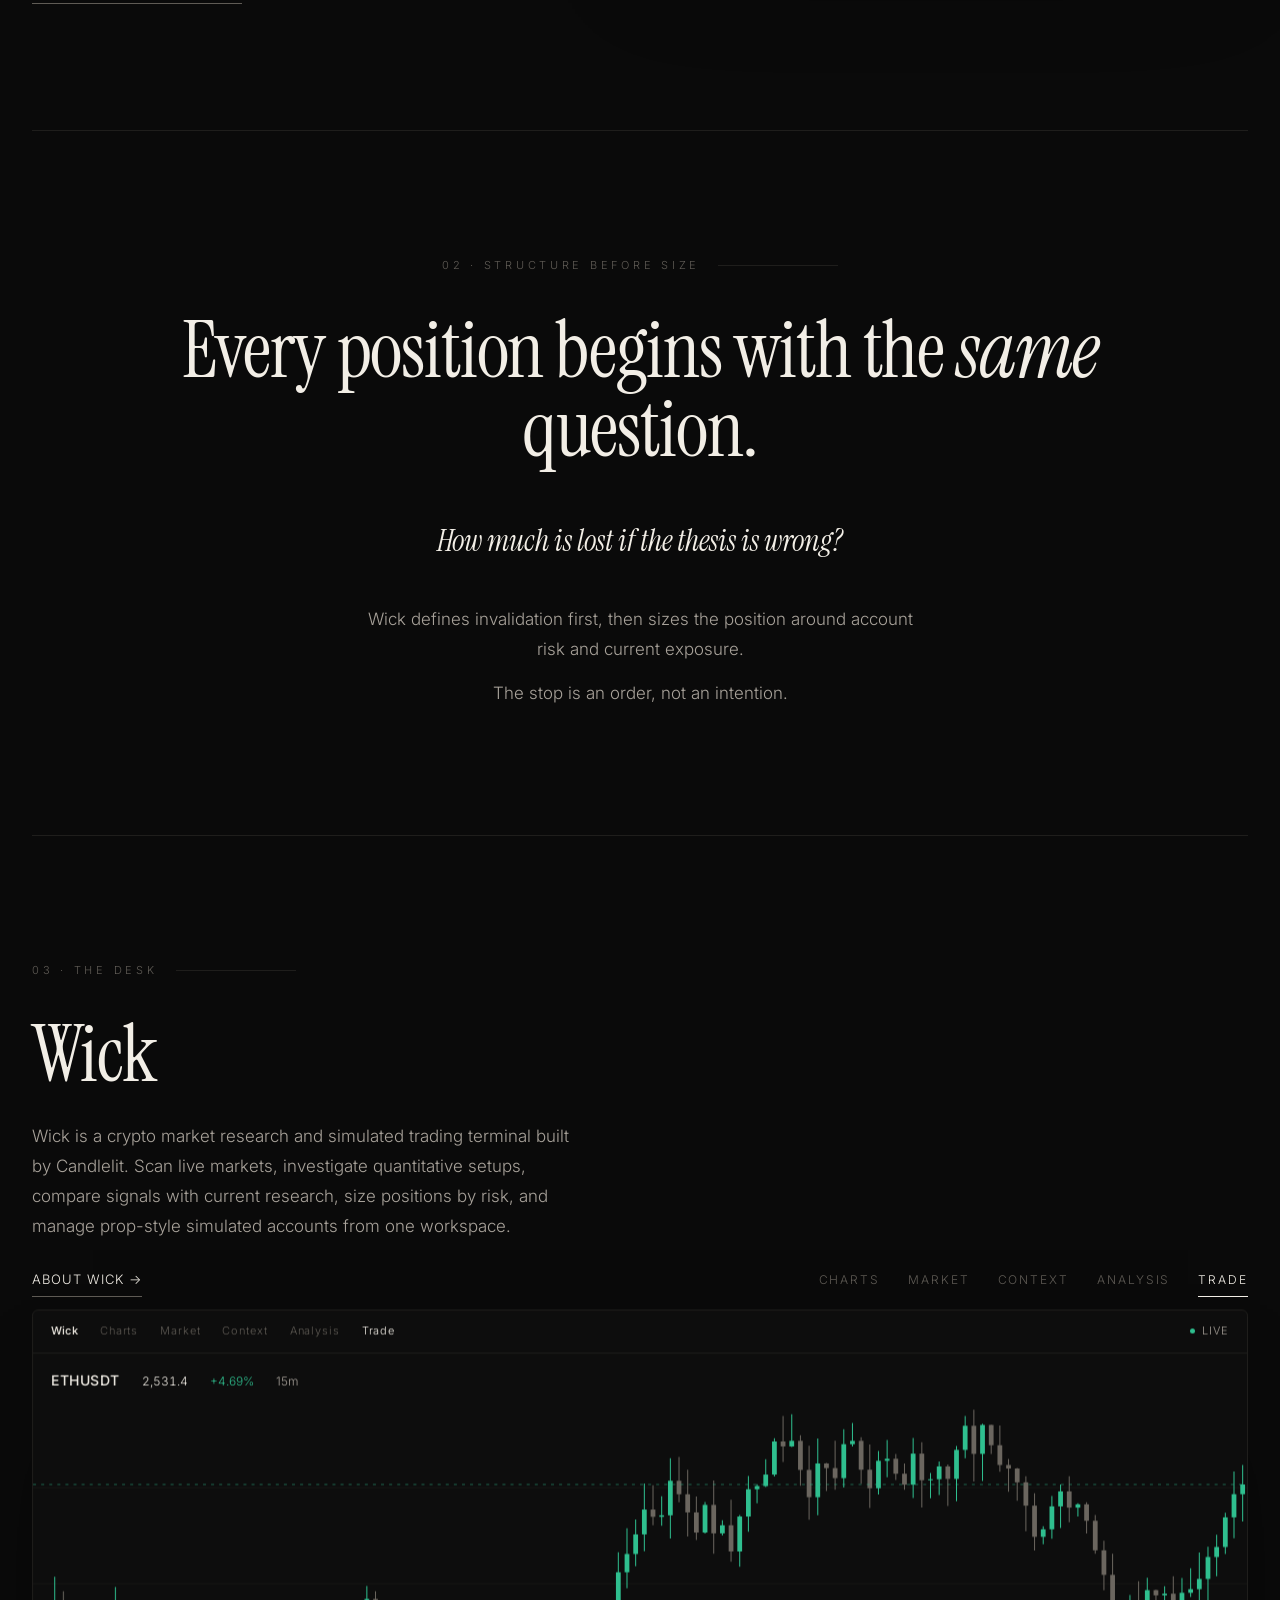
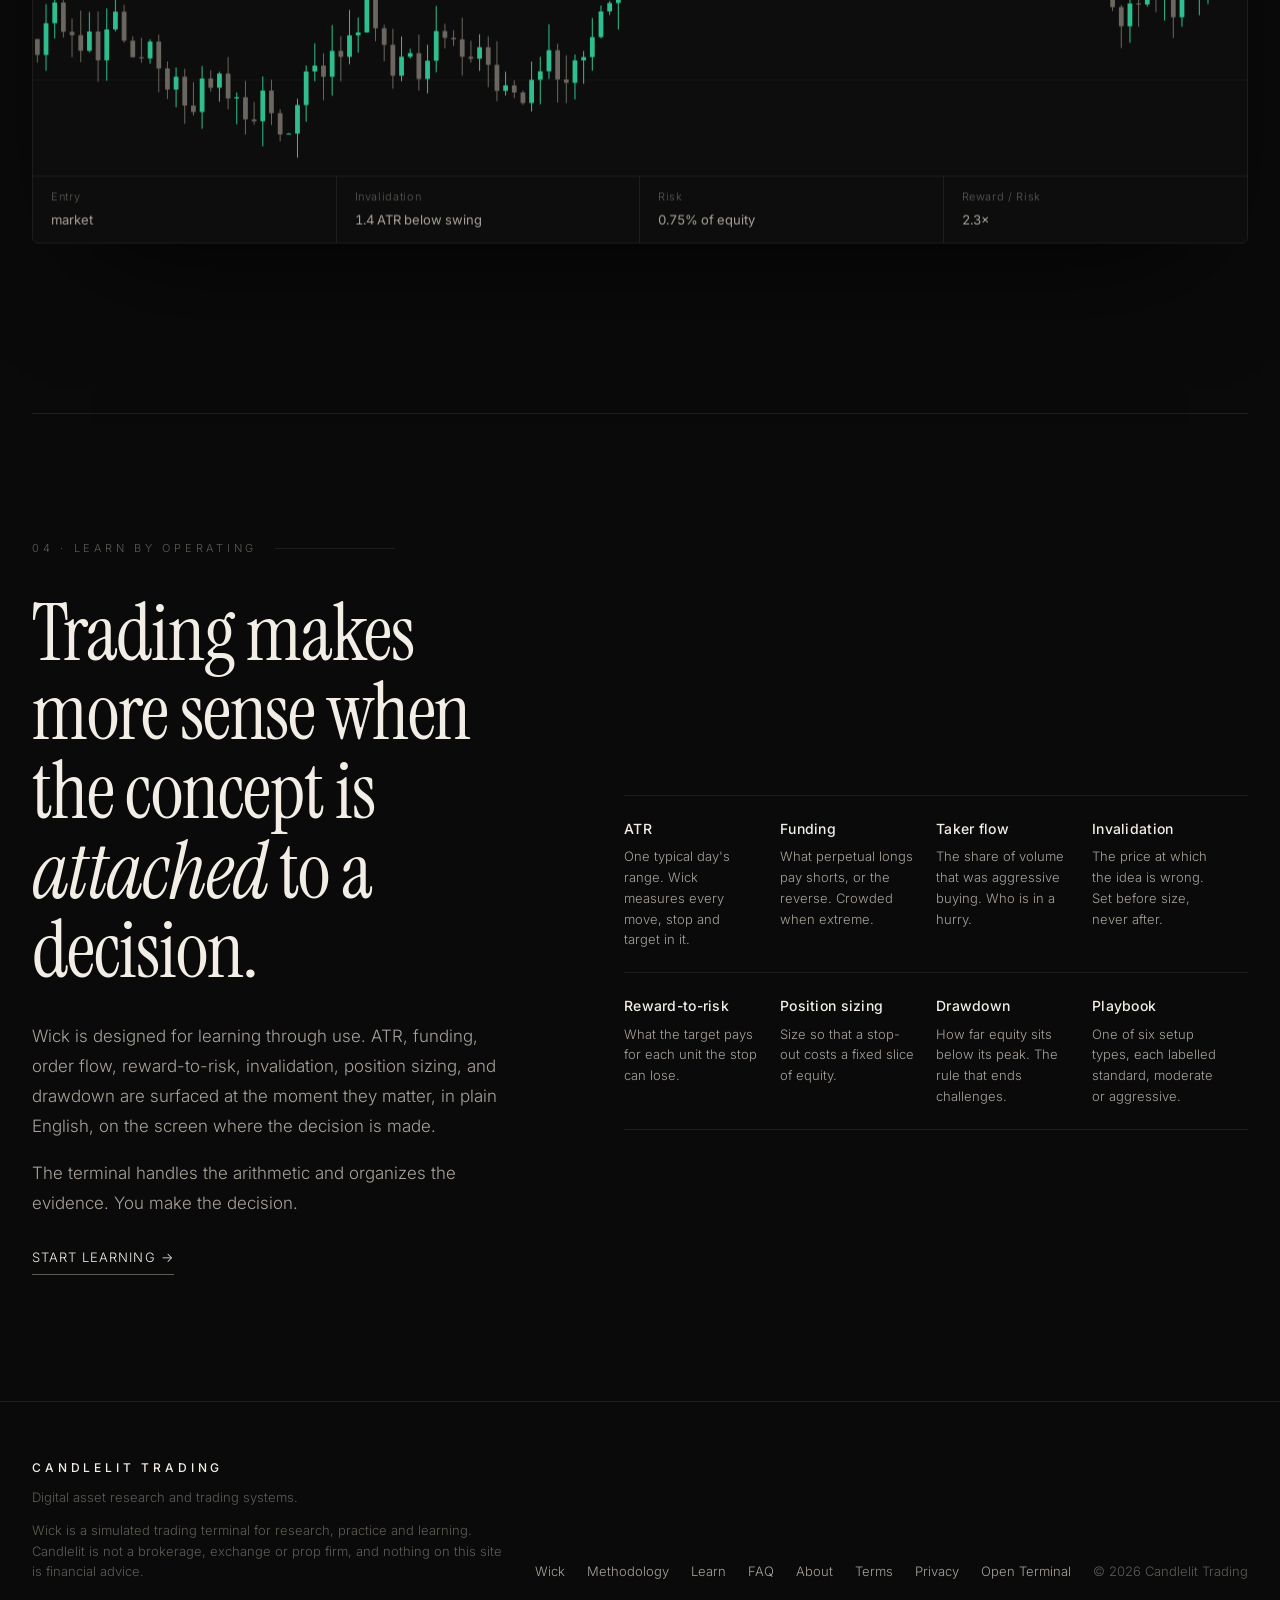
==== commit 5f199ca7: "Public site: SEO/AEO layer, structured data, robots, sitemap, llms.txt, Wick, Methodology, Learn, FA" ====
--- a/index.html
+++ b/index.html
@@ -3,124 +3,62 @@
 <head>
   <meta charset="utf-8" />
   <meta name="viewport" content="width=device-width, initial-scale=1" />
-  <title>Candlelit</title>
-  <meta name="description" content="Candlelit is a research-driven trading desk built around market structure, disciplined risk, and technology." />
+  <title>Wick Crypto Trading Simulator &amp; Research Terminal | Candlelit</title>
+  <meta name="description" content="Wick is a crypto trading simulator and research terminal by Candlelit, combining live market data, quantitative setups, AI-assisted research, risk-based position sizing, and prop-style account rules." />
+  <link rel="canonical" href="https://candlelit.us/" />
+  <meta property="og:type" content="website" />
+  <meta property="og:site_name" content="Candlelit" />
+  <meta property="og:title" content="Wick Crypto Trading Simulator | Candlelit" />
+  <meta property="og:description" content="Live crypto market research, quantitative setups, AI-assisted analysis, risk sizing, and simulated prop-style trading in one terminal." />
+  <meta property="og:url" content="https://candlelit.us/" />
+  <meta property="og:image" content="https://candlelit.us/og-wick.png" />
+  <meta property="og:image:width" content="1200" />
+  <meta property="og:image:height" content="630" />
+  <meta name="twitter:card" content="summary_large_image" />
+  <meta name="twitter:title" content="Wick Crypto Trading Simulator | Candlelit" />
+  <meta name="twitter:description" content="Live crypto market research, quantitative setups, AI-assisted analysis, risk sizing, and simulated prop-style trading in one terminal." />
+  <meta name="twitter:image" content="https://candlelit.us/og-wick.png" />
+  <link rel="describedby" href="/llms.txt" />
   <link rel="icon" href="data:image/svg+xml,%3Csvg xmlns='http://www.w3.org/2000/svg' viewBox='0 0 32 32'%3E%3Crect x='15.5' y='3' width='1' height='26' fill='%23f2eee6'/%3E%3Crect x='12.5' y='11' width='7' height='11' fill='%23f2eee6'/%3E%3C/svg%3E" />
   <link rel="preconnect" href="https://fonts.googleapis.com" />
   <link rel="preconnect" href="https://fonts.gstatic.com" crossorigin />
   <link href="https://fonts.googleapis.com/css2?family=Instrument+Serif:ital@0;1&family=Inter:wght@300;400;500&display=swap" rel="stylesheet" />
-  <style>
-    :root {
-      --bg: #0a0a0a; --ink: #f2eee6; --ink-2: #a8a29a; --ink-3: #5f5b55; --rule: #1f1e1c; --accent: #2fbf8f;
-      --serif: "Instrument Serif", Georgia, "Times New Roman", serif;
-      --sans: "Inter", system-ui, -apple-system, "Segoe UI", sans-serif;
-      color-scheme: dark;
-    }
-    * { box-sizing: border-box; }
-    html { scroll-behavior: smooth; }
-    body { margin: 0; background: var(--bg); color: var(--ink); font: 300 16px/1.6 var(--sans); -webkit-font-smoothing: antialiased; overflow-x: hidden; }
-    a { color: inherit; text-decoration: none; }
-    ::selection { background: var(--accent); color: #0a0a0a; }
-
-    /* The wick: one hairline that runs the length of the page. */
-    .wick { position: fixed; left: 50%; top: 0; width: 1px; height: 100%; background: linear-gradient(to bottom, transparent, #2a2926 15%, #2a2926 85%, transparent); opacity: 0; transform: scaleY(0); transform-origin: top; transition: opacity 1.2s ease 0.9s, transform 2.4s cubic-bezier(.2,.7,.2,1) 0.9s; pointer-events: none; z-index: 0; }
-    body.in .wick { opacity: 1; transform: scaleY(1); }
-
-    .wrap { position: relative; z-index: 1; width: min(1240px, 100% - 64px); margin: 0 auto; }
-    @media (max-width: 640px) { .wrap { width: min(1240px, 100% - 40px); } }
-
-    /* Nav */
-    header { position: sticky; top: 0; z-index: 5; backdrop-filter: blur(10px); background: rgba(10,10,10,0.7); border-bottom: 1px solid transparent; transition: border-color .4s; }
-    header.scrolled { border-color: var(--rule); }
-    .nav { display: flex; align-items: center; justify-content: space-between; height: 72px; }
-    .mark { display: flex; align-items: center; gap: 12px; font-weight: 500; letter-spacing: 0.32em; font-size: 12px; text-transform: uppercase; }
-    .mark svg { width: 10px; height: 26px; display: block; }
-    .links { display: flex; gap: 32px; font-size: 13px; color: var(--ink-2); letter-spacing: 0.02em; }
-    .links a { position: relative; padding: 4px 0; transition: color .3s; }
-    .links a:hover { color: var(--ink); }
-    .links a::after { content: ""; position: absolute; left: 0; bottom: 0; height: 1px; width: 100%; background: var(--ink); transform: scaleX(0); transform-origin: right; transition: transform .4s cubic-bezier(.2,.7,.2,1); }
-    .links a:hover::after { transform: scaleX(1); transform-origin: left; }
-    .enter { display: inline-flex; align-items: center; gap: 10px; font-size: 13px; letter-spacing: 0.06em; padding: 10px 0 10px 18px; border-left: 1px solid var(--rule); color: var(--ink); }
-    .enter .arrow { display: inline-block; transition: transform .35s cubic-bezier(.2,.7,.2,1); }
-    .enter:hover .arrow { transform: translate(3px, -3px); }
-    @media (max-width: 720px) { .links { display: none; } }
-
-    /* Reveal */
-    .r { opacity: 0; transform: translateY(18px); transition: opacity 1s cubic-bezier(.2,.7,.2,1), transform 1s cubic-bezier(.2,.7,.2,1); }
-    .r.on { opacity: 1; transform: none; }
-    .r[data-d="1"] { transition-delay: .12s } .r[data-d="2"] { transition-delay: .24s } .r[data-d="3"] { transition-delay: .36s } .r[data-d="4"] { transition-delay: .5s }
-
-    /* Hero */
-    .hero { min-height: calc(100vh - 72px); display: grid; align-content: center; padding: 8vh 0 12vh; }
-    .eyebrow { font-size: 11px; letter-spacing: 0.34em; text-transform: uppercase; color: var(--ink-2); margin-bottom: 40px; }
-    h1 { margin: 0; font-family: var(--serif); font-weight: 400; font-size: clamp(56px, 10.5vw, 148px); line-height: 0.96; letter-spacing: -0.02em; }
-    h1 em { font-style: italic; color: var(--ink); }
-    h1 .line { display: block; overflow: hidden; }
-    h1 .line span { display: block; transform: translateY(110%); transition: transform 1.4s cubic-bezier(.2,.8,.2,1); }
-    body.in h1 .line:nth-child(1) span { transform: none; transition-delay: .25s }
-    body.in h1 .line:nth-child(2) span { transform: none; transition-delay: .4s }
-    .lede { max-width: 540px; margin: 48px 0 0; font-size: 18px; color: var(--ink-2); line-height: 1.7; }
-    .cta { margin-top: 56px; display: inline-flex; align-items: center; gap: 14px; font-size: 14px; letter-spacing: 0.1em; text-transform: uppercase; padding-bottom: 8px; border-bottom: 1px solid var(--ink-3); transition: border-color .4s; }
-    .cta:hover { border-color: var(--ink); }
-    .cta .arrow { transition: transform .35s cubic-bezier(.2,.7,.2,1); }
-    .cta:hover .arrow { transform: translateX(6px); }
-
-    /* Sections */
-    section { padding: 14vh 0; border-top: 1px solid var(--rule); }
-    .num { font-size: 11px; letter-spacing: 0.34em; text-transform: uppercase; color: var(--ink-3); margin-bottom: 36px; display: flex; align-items: center; gap: 18px; }
-    .num::after { content: ""; height: 1px; width: 0; background: var(--rule); transition: width 1.6s cubic-bezier(.2,.7,.2,1) .3s; }
-    .num.on::after { width: 120px; }
-    h2 { margin: 0; font-family: var(--serif); font-weight: 400; font-size: clamp(40px, 6.2vw, 88px); line-height: 1.0; letter-spacing: -0.015em; }
-    h2 em { font-style: italic; }
-    .two { display: grid; grid-template-columns: 5fr 6fr; gap: 72px; align-items: center; }
-    .two p { max-width: 460px; font-size: 17px; color: var(--ink-2); line-height: 1.75; margin: 32px 0 0; }
-    .more { display: inline-block; margin-top: 28px; font-size: 13px; letter-spacing: 0.08em; text-transform: uppercase; color: var(--ink); border-bottom: 1px solid var(--ink-3); padding-bottom: 6px; }
-    @media (max-width: 900px) { .two { grid-template-columns: 1fr; gap: 44px; } }
-
-    /* Terminal frame */
-    .frame { position: relative; border: 1px solid var(--rule); background: #0d0d0d; border-radius: 6px; overflow: hidden; box-shadow: 0 60px 120px -60px rgba(0,0,0,.9); will-change: transform; }
-    .frame .bar { display: flex; align-items: center; gap: 22px; padding: 12px 18px; border-bottom: 1px solid var(--rule); font-size: 11px; letter-spacing: 0.08em; color: var(--ink-3); }
-    .frame .bar b { color: var(--ink); font-weight: 500; letter-spacing: 0.02em; }
-    .frame .bar .on { color: var(--ink); }
-    .frame .bar .live { margin-left: auto; display: flex; align-items: center; gap: 7px; color: var(--ink-2); }
-    .frame .bar .live i { width: 5px; height: 5px; border-radius: 50%; background: var(--accent); display: inline-block; }
-    .frame .head { display: flex; gap: 22px; align-items: baseline; padding: 16px 18px 0; font-size: 12px; color: var(--ink-2); }
-    .frame .head b { font-size: 14px; color: var(--ink); font-weight: 500; letter-spacing: .04em; }
-    .frame .head .px { color: var(--ink); font-variant-numeric: tabular-nums; }
-    .frame .head .up { color: var(--accent); }
-    .frame svg { display: block; width: 100%; height: auto; }
-    .frame .foot { display: grid; grid-template-columns: repeat(4, 1fr); border-top: 1px solid var(--rule); }
-    .frame .foot div { padding: 12px 18px; font-size: 11px; color: var(--ink-3); letter-spacing: .06em; border-right: 1px solid var(--rule); }
-    .frame .foot div:last-child { border-right: 0; }
-    .frame .foot b { display: block; color: var(--ink-2); font-weight: 400; font-size: 13px; letter-spacing: 0; margin-top: 3px; font-variant-numeric: tabular-nums; }
-
-    /* Statement */
-    .statement { text-align: center; }
-    .statement h2 { max-width: 1000px; margin: 0 auto; }
-    .statement p { max-width: 560px; margin: 40px auto 0; font-size: 17px; color: var(--ink-2); line-height: 1.75; }
-    .q { font-family: var(--serif); font-style: italic; font-size: clamp(22px, 2.6vw, 30px); color: var(--ink); margin-top: 48px; }
-
-    /* Desk */
-    .desk .top { display: flex; justify-content: space-between; align-items: end; gap: 40px; margin-bottom: 56px; flex-wrap: wrap; }
-    .desk .tabs { display: flex; gap: 28px; font-size: 12px; letter-spacing: 0.16em; text-transform: uppercase; color: var(--ink-3); }
-    .desk .tabs span { position: relative; padding-bottom: 8px; }
-    .desk .tabs span.cur { color: var(--ink); }
-    .desk .tabs span.cur::after { content: ""; position: absolute; left: 0; right: 0; bottom: 0; height: 1px; background: var(--ink); }
-    .desk p { max-width: 520px; color: var(--ink-2); font-size: 17px; line-height: 1.75; margin: 28px 0 0; }
-    .desk .frame { margin-top: 24px; }
-
-    footer { border-top: 1px solid var(--rule); padding: 56px 0 40px; }
-    .fgrid { display: grid; grid-template-columns: 1fr auto; gap: 24px; align-items: end; font-size: 13px; color: var(--ink-3); }
-    .fgrid .n { color: var(--ink); letter-spacing: .32em; text-transform: uppercase; font-size: 12px; font-weight: 500; margin-bottom: 10px; }
-    .fgrid .l { display: flex; gap: 28px; }
-    .fgrid .l a { color: var(--ink-2); }
-    .fgrid .l a:hover { color: var(--ink); }
-    @media (max-width: 640px) { .fgrid { grid-template-columns: 1fr; } }
-
-    @media (prefers-reduced-motion: reduce) {
-      .r, h1 .line span, .wick, .num::after { transition: none !important; transform: none !important; opacity: 1 !important; width: 120px; }
-    }
-  </style>
+  <link rel="stylesheet" href="/style.css" />
+  <script type="application/ld+json">
+  {
+    "@context": "https://schema.org",
+    "@graph": [
+      {
+        "@type": "Organization",
+        "@id": "https://candlelit.us/#organization",
+        "name": "Candlelit Trading",
+        "alternateName": "Candlelit",
+        "url": "https://candlelit.us/",
+        "email": "tradingcandlelight@gmail.com",
+        "description": "Candlelit builds research and trading software for digital-asset markets."
+      },
+      {
+        "@type": "WebSite",
+        "@id": "https://candlelit.us/#website",
+        "url": "https://candlelit.us/",
+        "name": "Candlelit",
+        "publisher": { "@id": "https://candlelit.us/#organization" }
+      },
+      {
+        "@type": "WebApplication",
+        "@id": "https://candlelit.us/#wick",
+        "name": "Wick",
+        "url": "https://app.candlelit.us/",
+        "sameAs": "https://candlelit.us/wick",
+        "publisher": { "@id": "https://candlelit.us/#organization" },
+        "applicationCategory": "FinanceApplication",
+        "operatingSystem": "Web",
+        "description": "A crypto market research and simulated trading terminal combining live market data, quantitative setup detection, AI-assisted research, risk-based position sizing, and prop-style account simulation. Trades remain under manual user control.",
+        "offers": { "@type": "Offer", "price": "0", "priceCurrency": "USD" }
+      }
+    ]
+  }
+  </script>
 </head>
 <body>
   <div class="wick" aria-hidden="true"></div>
@@ -131,7 +69,7 @@
         <svg viewBox="0 0 10 26" aria-hidden="true"><rect x="4.5" y="0" width="1" height="26" fill="#f2eee6"/><rect x="2" y="8" width="6" height="10" fill="#f2eee6"/></svg>
         Candlelit
       </a>
-      <nav class="links"><a href="#approach">Approach</a><a href="#desk">Wick</a><a href="mailto:tradingcandlelight@gmail.com">Contact</a></nav>
+      <nav class="links" aria-label="Site"><a href="/wick">Wick</a><a href="/methodology">Methodology</a><a href="/learn">Learn</a><a href="/faq">FAQ</a><a href="mailto:tradingcandlelight@gmail.com">Contact</a></nav>
       <a class="enter" href="https://app.candlelit.us">Open Terminal <span class="arrow">↗</span></a>
     </div>
   </header>
@@ -140,7 +78,7 @@
     <div class="hero">
       <div class="eyebrow r on" data-d="1">Candlelit Trading</div>
       <h1><span class="line"><span>Finding <em>signal</em></span></span><span class="line"><span>in the movement.</span></span></h1>
-      <p class="lede r" data-d="3">Candlelit is a research-driven trading desk built around market structure, disciplined risk, and technology.</p>
+      <p class="lede r" data-d="3">Candlelit builds research and trading software for digital-asset markets. Wick combines live market data, quantitative analysis, AI-assisted research, disciplined risk sizing, and simulated execution in one terminal.</p>
       <a class="cta r" data-d="4" href="https://app.candlelit.us">Enter Wick <span class="arrow">→</span></a>
     </div>
 
@@ -149,13 +87,14 @@
       <div class="two">
         <div>
           <h2 class="r">Markets rarely move for <em>one</em> reason.</h2>
-          <p class="r" data-d="1">Price structure, volume, positioning, liquidity, how similar setups behaved historically, and current information are considered together before a trade reaches the desk.</p>
-          <a class="more r" data-d="2" href="#desk">Explore the Desk →</a>
+          <p class="r" data-d="1">Wick evaluates price structure, relative volume, momentum, positioning, liquidity, historical behavior, and current market context before a setup reaches the desk.</p>
+          <p class="r" data-d="2">Quantitative signals identify the setup. AI-assisted research investigates what may be driving it. Neither replaces the trader's decision.</p>
+          <a class="more r" data-d="2" href="/methodology">Read the Methodology →</a>
         </div>
-        <div class="frame r" data-d="2" data-parallax>
+        <div class="frame r" data-d="2" data-parallax aria-label="Wick terminal, Analysis view">
           <div class="bar"><b>Wick</b><span>Charts</span><span>Market</span><span>Context</span><span class="on">Analysis</span><span>Trade</span><span class="live"><i></i>LIVE</span></div>
           <div class="head"><b>BTCUSDT</b><span class="px" id="px1">—</span><span class="up" id="ch1">—</span><span>1h</span></div>
-          <svg id="c1" viewBox="0 0 640 260" preserveAspectRatio="none"></svg>
+          <svg id="c1" viewBox="0 0 640 260" preserveAspectRatio="none" role="img" aria-label="Hourly candlestick chart"></svg>
           <div class="foot"><div>Shape<b>Clean uptrend</b></div><div>Volume<b>2.1× avg.</b></div><div>Taker Flow<b>57% buy</b></div><div>Funding<b>+0.008%</b></div></div>
         </div>
       </div>
@@ -165,7 +104,7 @@
       <div class="num r" style="justify-content:center">02 · Structure Before Size</div>
       <h2 class="r">Every position begins with the <em>same</em> question.</h2>
       <div class="q r" data-d="1">How much is lost if the thesis is wrong?</div>
-      <p class="r" data-d="2">Invalidation, position risk, and account constraints are defined before a position is opened.</p>
+      <p class="r" data-d="2">Wick defines invalidation first, then sizes the position around account risk and current exposure.</p>
       <p class="r" data-d="3" style="margin-top:14px">The stop is an order, not an intention.</p>
     </section>
 
@@ -174,70 +113,53 @@
       <div class="top">
         <div>
           <h2 class="r">Wick</h2>
-          <p class="r" data-d="1">A market research and trading terminal built by Candlelit. Structure, flow, positioning, and current research come together in one environment, with risk rules applied at the point of entry.</p>
+          <p class="r" data-d="1">Wick is a crypto market research and simulated trading terminal built by Candlelit. Scan live markets, investigate quantitative setups, compare signals with current research, size positions by risk, and manage prop-style simulated accounts from one workspace.</p>
+          <a class="more r" data-d="2" href="/wick">About Wick →</a>
         </div>
         <div class="tabs r" data-d="2"><span>Charts</span><span>Market</span><span>Context</span><span>Analysis</span><span class="cur">Trade</span></div>
       </div>
-      <div class="frame r" data-d="2" data-parallax>
+      <div class="frame r" data-d="2" data-parallax aria-label="Wick terminal, Trade view">
         <div class="bar"><b>Wick</b><span>Charts</span><span>Market</span><span>Context</span><span>Analysis</span><span class="on">Trade</span><span class="live"><i></i>LIVE</span></div>
         <div class="head"><b>ETHUSDT</b><span class="px" id="px2">—</span><span class="up" id="ch2">—</span><span>15m</span></div>
-        <svg id="c2" viewBox="0 0 1200 380" preserveAspectRatio="none"></svg>
+        <svg id="c2" viewBox="0 0 1200 380" preserveAspectRatio="none" role="img" aria-label="Fifteen-minute candlestick chart"></svg>
         <div class="foot"><div>Entry<b>market</b></div><div>Invalidation<b>1.4 ATR below swing</b></div><div>Risk<b>0.75% of equity</b></div><div>Reward / Risk<b>2.3×</b></div></div>
       </div>
-      <p class="r" data-d="1" style="margin-top:40px"><a class="cta" href="https://app.candlelit.us">Open Terminal <span class="arrow">→</span></a></p>
+    </section>
+
+    <section id="learn">
+      <div class="num r">04 · Learn by Operating</div>
+      <div class="two">
+        <div>
+          <h2 class="r">Trading makes more sense when the concept is <em>attached</em> to a decision.</h2>
+          <p class="r" data-d="1">Wick is designed for learning through use. ATR, funding, order flow, reward-to-risk, invalidation, position sizing, and drawdown are surfaced at the moment they matter, in plain English, on the screen where the decision is made.</p>
+          <p class="r" data-d="2">The terminal handles the arithmetic and organizes the evidence. You make the decision.</p>
+          <a class="more r" data-d="2" href="/learn">Start Learning →</a>
+        </div>
+        <div class="terms r" data-d="2">
+          <div><b>ATR</b><span>One typical day's range. Wick measures every move, stop and target in it.</span></div>
+          <div><b>Funding</b><span>What perpetual longs pay shorts, or the reverse. Crowded when extreme.</span></div>
+          <div><b>Taker flow</b><span>The share of volume that was aggressive buying. Who is in a hurry.</span></div>
+          <div><b>Invalidation</b><span>The price at which the idea is wrong. Set before size, never after.</span></div>
+          <div><b>Reward-to-risk</b><span>What the target pays for each unit the stop can lose.</span></div>
+          <div><b>Position sizing</b><span>Size so that a stop-out costs a fixed slice of equity.</span></div>
+          <div><b>Drawdown</b><span>How far equity sits below its peak. The rule that ends challenges.</span></div>
+          <div><b>Playbook</b><span>One of six setup types, each labelled standard, moderate or aggressive.</span></div>
+        </div>
+      </div>
     </section>
   </main>
 
   <footer>
     <div class="wrap fgrid">
-      <div><div class="n">Candlelit Trading</div>Digital asset research and trading systems.</div>
-      <div class="l"><a href="https://app.candlelit.us">Wick Terminal</a><a href="mailto:tradingcandlelight@gmail.com">Contact</a><span>© 2026 Candlelit Trading</span></div>
+      <div>
+        <div class="n">Candlelit Trading</div>
+        Digital asset research and trading systems.
+        <div class="d">Wick is a simulated trading terminal for research, practice and learning. Candlelit is not a brokerage, exchange or prop firm, and nothing on this site is financial advice.</div>
+      </div>
+      <div class="l"><a href="/wick">Wick</a><a href="/methodology">Methodology</a><a href="/learn">Learn</a><a href="/faq">FAQ</a><a href="/about">About</a><a href="/terms">Terms</a><a href="/privacy">Privacy</a><a href="https://app.candlelit.us">Open Terminal</a><span>© 2026 Candlelit Trading</span></div>
     </div>
   </footer>
 
-  <script>
-    // Deterministic candles so the frames are stable and honest-looking product imagery, not a live feed.
-    function candles(svgId, pxId, chId, n, start, seed, w, h, up) {
-      let s = seed; const rnd = () => (s = (s * 1664525 + 1013904223) % 4294967296) / 4294967296;
-      let price = start; const bars = [];
-      for (let i = 0; i < n; i++) {
-        const drift = up ? 0.0004 : -0.0003, o = price, c = o * (1 + drift + (rnd() - 0.5) * 0.02);
-        const hi = Math.max(o, c) * (1 + rnd() * 0.008), lo = Math.min(o, c) * (1 - rnd() * 0.008);
-        bars.push([o, hi, lo, c]); price = c;
-      }
-      const min = Math.min(...bars.map(b => b[2])), max = Math.max(...bars.map(b => b[1]));
-      const y = v => 18 + (h - 36) * (1 - (v - min) / (max - min));
-      const step = w / n, bw = Math.max(2, step * 0.55);
-      let out = "";
-      for (let i = 0; i < 3; i++) out += `<line x1="0" x2="${w}" y1="${(h / 4) * (i + 1)}" y2="${(h / 4) * (i + 1)}" stroke="#171614" stroke-width="1"/>`;
-      bars.forEach(([o, hi, lo, c], i) => {
-        const x = i * step + step / 2, col = c >= o ? "#2fbf8f" : "#6b665f";
-        out += `<line x1="${x}" x2="${x}" y1="${y(hi)}" y2="${y(lo)}" stroke="${col}" stroke-width="1"/>`;
-        out += `<rect x="${x - bw / 2}" y="${y(Math.max(o, c))}" width="${bw}" height="${Math.max(1, Math.abs(y(o) - y(c)))}" fill="${col}"/>`;
-      });
-      const last = bars[bars.length - 1][3], first = bars[0][0];
-      out += `<line x1="0" x2="${w}" y1="${y(last)}" y2="${y(last)}" stroke="#2fbf8f" stroke-opacity=".5" stroke-dasharray="3 5" stroke-width="1"/>`;
-      document.getElementById(svgId).innerHTML = out;
-      document.getElementById(pxId).textContent = last.toLocaleString(undefined, { maximumFractionDigits: 2 });
-      const ch = (last / first - 1) * 100;
-      document.getElementById(chId).textContent = (ch >= 0 ? "+" : "") + ch.toFixed(2) + "%";
-    }
-    candles("c1", "px1", "ch1", 72, 61840, 8, 640, 260, true);
-    candles("c2", "px2", "ch2", 140, 2418, 8, 1200, 380, true);
-
-    // Reveal on scroll, once.
-    const io = new IntersectionObserver((es) => es.forEach((e) => { if (e.isIntersecting) { e.target.classList.add("on"); io.unobserve(e.target); } }), { rootMargin: "0px 0px -12% 0px" });
-    document.querySelectorAll(".r, .num").forEach((el) => io.observe(el));
-
-    // Load-in, header rule, and a few pixels of parallax on the frames.
-    requestAnimationFrame(() => document.body.classList.add("in"));
-    const hdr = document.getElementById("hdr"), frames = [...document.querySelectorAll("[data-parallax]")];
-    const onScroll = () => {
-      hdr.classList.toggle("scrolled", scrollY > 8);
-      const vh = innerHeight;
-      frames.forEach((f) => { const r = f.getBoundingClientRect(); const p = (r.top + r.height / 2 - vh / 2) / vh; f.style.transform = `translateY(${(-p * 14).toFixed(1)}px)`; });
-    };
-    addEventListener("scroll", onScroll, { passive: true }); onScroll();
-  </script>
+  <script src="/site.js"></script>
 </body>
 </html>
--- a/style.css
+++ b/style.css
@@ -0,0 +1,149 @@
+:root {
+  --bg: #0a0a0a; --ink: #f2eee6; --ink-2: #a8a29a; --ink-3: #5f5b55; --rule: #1f1e1c; --accent: #2fbf8f;
+  --serif: "Instrument Serif", Georgia, "Times New Roman", serif;
+  --sans: "Inter", system-ui, -apple-system, "Segoe UI", sans-serif;
+  color-scheme: dark;
+}
+* { box-sizing: border-box; }
+html { scroll-behavior: smooth; }
+body { margin: 0; background: var(--bg); color: var(--ink); font: 300 16px/1.6 var(--sans); -webkit-font-smoothing: antialiased; overflow-x: hidden; }
+a { color: inherit; text-decoration: none; }
+::selection { background: var(--accent); color: #0a0a0a; }
+
+/* The wick: one hairline that runs the length of the page. */
+.wick { position: fixed; left: 50%; top: 0; width: 1px; height: 100%; background: linear-gradient(to bottom, transparent, #2a2926 15%, #2a2926 85%, transparent); opacity: 0; transform: scaleY(0); transform-origin: top; transition: opacity 1.2s ease 0.9s, transform 2.4s cubic-bezier(.2,.7,.2,1) 0.9s; pointer-events: none; z-index: 0; }
+body.in .wick { opacity: 1; transform: scaleY(1); }
+
+.wrap { position: relative; z-index: 1; width: min(1240px, 100% - 64px); margin: 0 auto; }
+@media (max-width: 640px) { .wrap { width: min(1240px, 100% - 40px); } }
+
+/* Nav */
+header { position: sticky; top: 0; z-index: 5; backdrop-filter: blur(10px); background: rgba(10,10,10,0.7); border-bottom: 1px solid transparent; transition: border-color .4s; }
+header.scrolled { border-color: var(--rule); }
+.nav { display: flex; align-items: center; justify-content: space-between; height: 72px; }
+.mark { display: flex; align-items: center; gap: 12px; font-weight: 500; letter-spacing: 0.32em; font-size: 12px; text-transform: uppercase; }
+.mark svg { width: 10px; height: 26px; display: block; }
+.links { display: flex; gap: 28px; font-size: 13px; color: var(--ink-2); letter-spacing: 0.02em; }
+.links a { position: relative; padding: 4px 0; transition: color .3s; }
+.links a:hover, .links a[aria-current] { color: var(--ink); }
+.links a::after { content: ""; position: absolute; left: 0; bottom: 0; height: 1px; width: 100%; background: var(--ink); transform: scaleX(0); transform-origin: right; transition: transform .4s cubic-bezier(.2,.7,.2,1); }
+.links a:hover::after { transform: scaleX(1); transform-origin: left; }
+.enter { display: inline-flex; align-items: center; gap: 10px; font-size: 13px; letter-spacing: 0.06em; padding: 10px 0 10px 18px; border-left: 1px solid var(--rule); color: var(--ink); white-space: nowrap; }
+.enter .arrow { display: inline-block; transition: transform .35s cubic-bezier(.2,.7,.2,1); }
+.enter:hover .arrow { transform: translate(3px, -3px); }
+@media (max-width: 860px) { .links { display: none; } }
+
+/* Reveal */
+.r { opacity: 0; transform: translateY(18px); transition: opacity 1s cubic-bezier(.2,.7,.2,1), transform 1s cubic-bezier(.2,.7,.2,1); }
+.r.on { opacity: 1; transform: none; }
+.r[data-d="1"] { transition-delay: .12s } .r[data-d="2"] { transition-delay: .24s } .r[data-d="3"] { transition-delay: .36s } .r[data-d="4"] { transition-delay: .5s }
+
+/* Hero */
+.hero { min-height: calc(100vh - 72px); display: grid; align-content: center; padding: 8vh 0 12vh; }
+.eyebrow { font-size: 11px; letter-spacing: 0.34em; text-transform: uppercase; color: var(--ink-2); margin-bottom: 40px; }
+h1 { margin: 0; font-family: var(--serif); font-weight: 400; font-size: clamp(56px, 10.5vw, 148px); line-height: 0.96; letter-spacing: -0.02em; }
+h1 em { font-style: italic; color: var(--ink); }
+h1 .line { display: block; overflow: hidden; }
+h1 .line span { display: block; transform: translateY(110%); transition: transform 1.4s cubic-bezier(.2,.8,.2,1); }
+body.in h1 .line:nth-child(1) span { transform: none; transition-delay: .25s }
+body.in h1 .line:nth-child(2) span { transform: none; transition-delay: .4s }
+.lede { max-width: 600px; margin: 48px 0 0; font-size: 18px; color: var(--ink-2); line-height: 1.7; }
+.cta { margin-top: 56px; display: inline-flex; align-items: center; gap: 14px; font-size: 14px; letter-spacing: 0.1em; text-transform: uppercase; padding-bottom: 8px; border-bottom: 1px solid var(--ink-3); transition: border-color .4s; }
+.cta:hover { border-color: var(--ink); }
+.cta .arrow { transition: transform .35s cubic-bezier(.2,.7,.2,1); }
+.cta:hover .arrow { transform: translateX(6px); }
+
+/* Sections */
+section { padding: 14vh 0; border-top: 1px solid var(--rule); }
+.num { font-size: 11px; letter-spacing: 0.34em; text-transform: uppercase; color: var(--ink-3); margin-bottom: 36px; display: flex; align-items: center; gap: 18px; }
+.num::after { content: ""; height: 1px; width: 0; background: var(--rule); transition: width 1.6s cubic-bezier(.2,.7,.2,1) .3s; }
+.num.on::after { width: 120px; }
+h2 { margin: 0; font-family: var(--serif); font-weight: 400; font-size: clamp(40px, 6.2vw, 88px); line-height: 1.0; letter-spacing: -0.015em; }
+h2 em { font-style: italic; }
+.two { display: grid; grid-template-columns: 5fr 6fr; gap: 72px; align-items: center; }
+.two p { max-width: 480px; font-size: 17px; color: var(--ink-2); line-height: 1.75; margin: 32px 0 0; }
+.two p + p { margin-top: 18px; }
+.more { display: inline-block; margin-top: 28px; font-size: 13px; letter-spacing: 0.08em; text-transform: uppercase; color: var(--ink); border-bottom: 1px solid var(--ink-3); padding-bottom: 6px; }
+@media (max-width: 900px) { .two { grid-template-columns: 1fr; gap: 44px; } }
+
+/* Terminal frame */
+.frame { position: relative; border: 1px solid var(--rule); background: #0d0d0d; border-radius: 6px; overflow: hidden; box-shadow: 0 60px 120px -60px rgba(0,0,0,.9); will-change: transform; }
+.frame .bar { display: flex; align-items: center; gap: 22px; padding: 12px 18px; border-bottom: 1px solid var(--rule); font-size: 11px; letter-spacing: 0.08em; color: var(--ink-3); }
+.frame .bar b { color: var(--ink); font-weight: 500; letter-spacing: 0.02em; }
+.frame .bar .on { color: var(--ink); }
+.frame .bar .live { margin-left: auto; display: flex; align-items: center; gap: 7px; color: var(--ink-2); }
+.frame .bar .live i { width: 5px; height: 5px; border-radius: 50%; background: var(--accent); display: inline-block; }
+.frame .head { display: flex; gap: 22px; align-items: baseline; padding: 16px 18px 0; font-size: 12px; color: var(--ink-2); }
+.frame .head b { font-size: 14px; color: var(--ink); font-weight: 500; letter-spacing: .04em; }
+.frame .head .px { color: var(--ink); font-variant-numeric: tabular-nums; }
+.frame .head .up { color: var(--accent); }
+.frame svg { display: block; width: 100%; height: auto; }
+.frame .foot { display: grid; grid-template-columns: repeat(4, 1fr); border-top: 1px solid var(--rule); }
+.frame .foot div { padding: 12px 18px; font-size: 11px; color: var(--ink-3); letter-spacing: .06em; border-right: 1px solid var(--rule); }
+.frame .foot div:last-child { border-right: 0; }
+.frame .foot b { display: block; color: var(--ink-2); font-weight: 400; font-size: 13px; letter-spacing: 0; margin-top: 3px; font-variant-numeric: tabular-nums; }
+
+/* Statement */
+.statement { text-align: center; }
+.statement h2 { max-width: 1000px; margin: 0 auto; }
+.statement p { max-width: 560px; margin: 40px auto 0; font-size: 17px; color: var(--ink-2); line-height: 1.75; }
+.q { font-family: var(--serif); font-style: italic; font-size: clamp(22px, 2.6vw, 30px); color: var(--ink); margin-top: 48px; }
+
+/* Desk */
+.desk .top { display: flex; justify-content: space-between; align-items: end; gap: 40px; margin-bottom: 56px; flex-wrap: wrap; }
+.desk .tabs { display: flex; gap: 28px; font-size: 12px; letter-spacing: 0.16em; text-transform: uppercase; color: var(--ink-3); }
+.desk .tabs span { position: relative; padding-bottom: 8px; }
+.desk .tabs span.cur { color: var(--ink); }
+.desk .tabs span.cur::after { content: ""; position: absolute; left: 0; right: 0; bottom: 0; height: 1px; background: var(--ink); }
+.desk p { max-width: 560px; color: var(--ink-2); font-size: 17px; line-height: 1.75; margin: 28px 0 0; }
+.desk .frame { margin-top: 24px; }
+
+/* Learn-by-operating list */
+.terms { display: grid; grid-template-columns: repeat(4, 1fr); gap: 0; margin-top: 56px; border-top: 1px solid var(--rule); }
+.terms div { padding: 22px 22px 22px 0; border-bottom: 1px solid var(--rule); }
+.terms b { display: block; font-weight: 500; font-size: 14px; color: var(--ink); letter-spacing: .02em; }
+.terms span { display: block; margin-top: 6px; font-size: 13px; color: var(--ink-2); line-height: 1.6; }
+@media (max-width: 900px) { .terms { grid-template-columns: repeat(2, 1fr); } }
+@media (max-width: 560px) { .terms { grid-template-columns: 1fr; } }
+
+/* Long-form pages */
+.page { padding: 10vh 0 12vh; }
+.page .eyebrow { margin-bottom: 24px; }
+.page h1 { font-size: clamp(44px, 7vw, 96px); }
+.page .lede { margin-top: 32px; }
+.prose { max-width: 720px; margin-top: 64px; }
+.prose h2 { font-size: clamp(30px, 3.6vw, 44px); margin: 72px 0 20px; }
+.prose h2:first-child { margin-top: 0; }
+.prose h3 { font-family: var(--sans); font-weight: 500; font-size: 17px; margin: 40px 0 10px; color: var(--ink); }
+.prose p { font-size: 17px; color: var(--ink-2); line-height: 1.8; margin: 0 0 18px; }
+.prose p strong { color: var(--ink); font-weight: 500; }
+.prose ul, .prose ol { padding-left: 20px; color: var(--ink-2); font-size: 17px; line-height: 1.8; margin: 0 0 18px; }
+.prose li { margin-bottom: 6px; }
+.prose a { color: var(--ink); border-bottom: 1px solid var(--ink-3); }
+.prose a:hover { border-color: var(--ink); }
+.prose .rule { height: 1px; background: var(--rule); margin: 56px 0; }
+.prose dl { margin: 0; }
+.prose dt { font-family: var(--serif); font-size: 26px; margin-top: 44px; color: var(--ink); }
+.prose dd { margin: 12px 0 0; font-size: 17px; color: var(--ink-2); line-height: 1.8; }
+.pipeline { display: grid; grid-template-columns: repeat(5, 1fr); gap: 0; border: 1px solid var(--rule); border-radius: 6px; overflow: hidden; margin: 40px 0 0; }
+.pipeline div { padding: 18px; border-right: 1px solid var(--rule); font-size: 13px; color: var(--ink-2); line-height: 1.5; }
+.pipeline div:last-child { border-right: 0; }
+.pipeline b { display: block; font-weight: 500; color: var(--ink); font-size: 12px; letter-spacing: .14em; text-transform: uppercase; margin-bottom: 8px; }
+@media (max-width: 800px) { .pipeline { grid-template-columns: 1fr; } .pipeline div { border-right: 0; border-bottom: 1px solid var(--rule); } .pipeline div:last-child { border-bottom: 0; } }
+.toc { display: flex; flex-wrap: wrap; gap: 10px 22px; margin-top: 40px; font-size: 13px; color: var(--ink-2); }
+.toc a { border-bottom: 1px solid var(--rule); padding-bottom: 3px; }
+.toc a:hover { color: var(--ink); border-color: var(--ink); }
+.note { border-left: 1px solid var(--accent); padding: 4px 0 4px 18px; color: var(--ink-2); font-size: 15px; margin: 24px 0; }
+
+footer { border-top: 1px solid var(--rule); padding: 56px 0 40px; }
+.fgrid { display: grid; grid-template-columns: 1fr auto; gap: 24px; align-items: end; font-size: 13px; color: var(--ink-3); }
+.fgrid .n { color: var(--ink); letter-spacing: .32em; text-transform: uppercase; font-size: 12px; font-weight: 500; margin-bottom: 10px; }
+.fgrid .l { display: flex; gap: 22px; flex-wrap: wrap; }
+.fgrid .l a { color: var(--ink-2); }
+.fgrid .l a:hover { color: var(--ink); }
+.fgrid .d { margin-top: 12px; max-width: 640px; line-height: 1.6; }
+@media (max-width: 640px) { .fgrid { grid-template-columns: 1fr; } }
+
+@media (prefers-reduced-motion: reduce) {
+  .r, h1 .line span, .wick, .num::after { transition: none !important; transform: none !important; opacity: 1 !important; width: 120px; }
+}
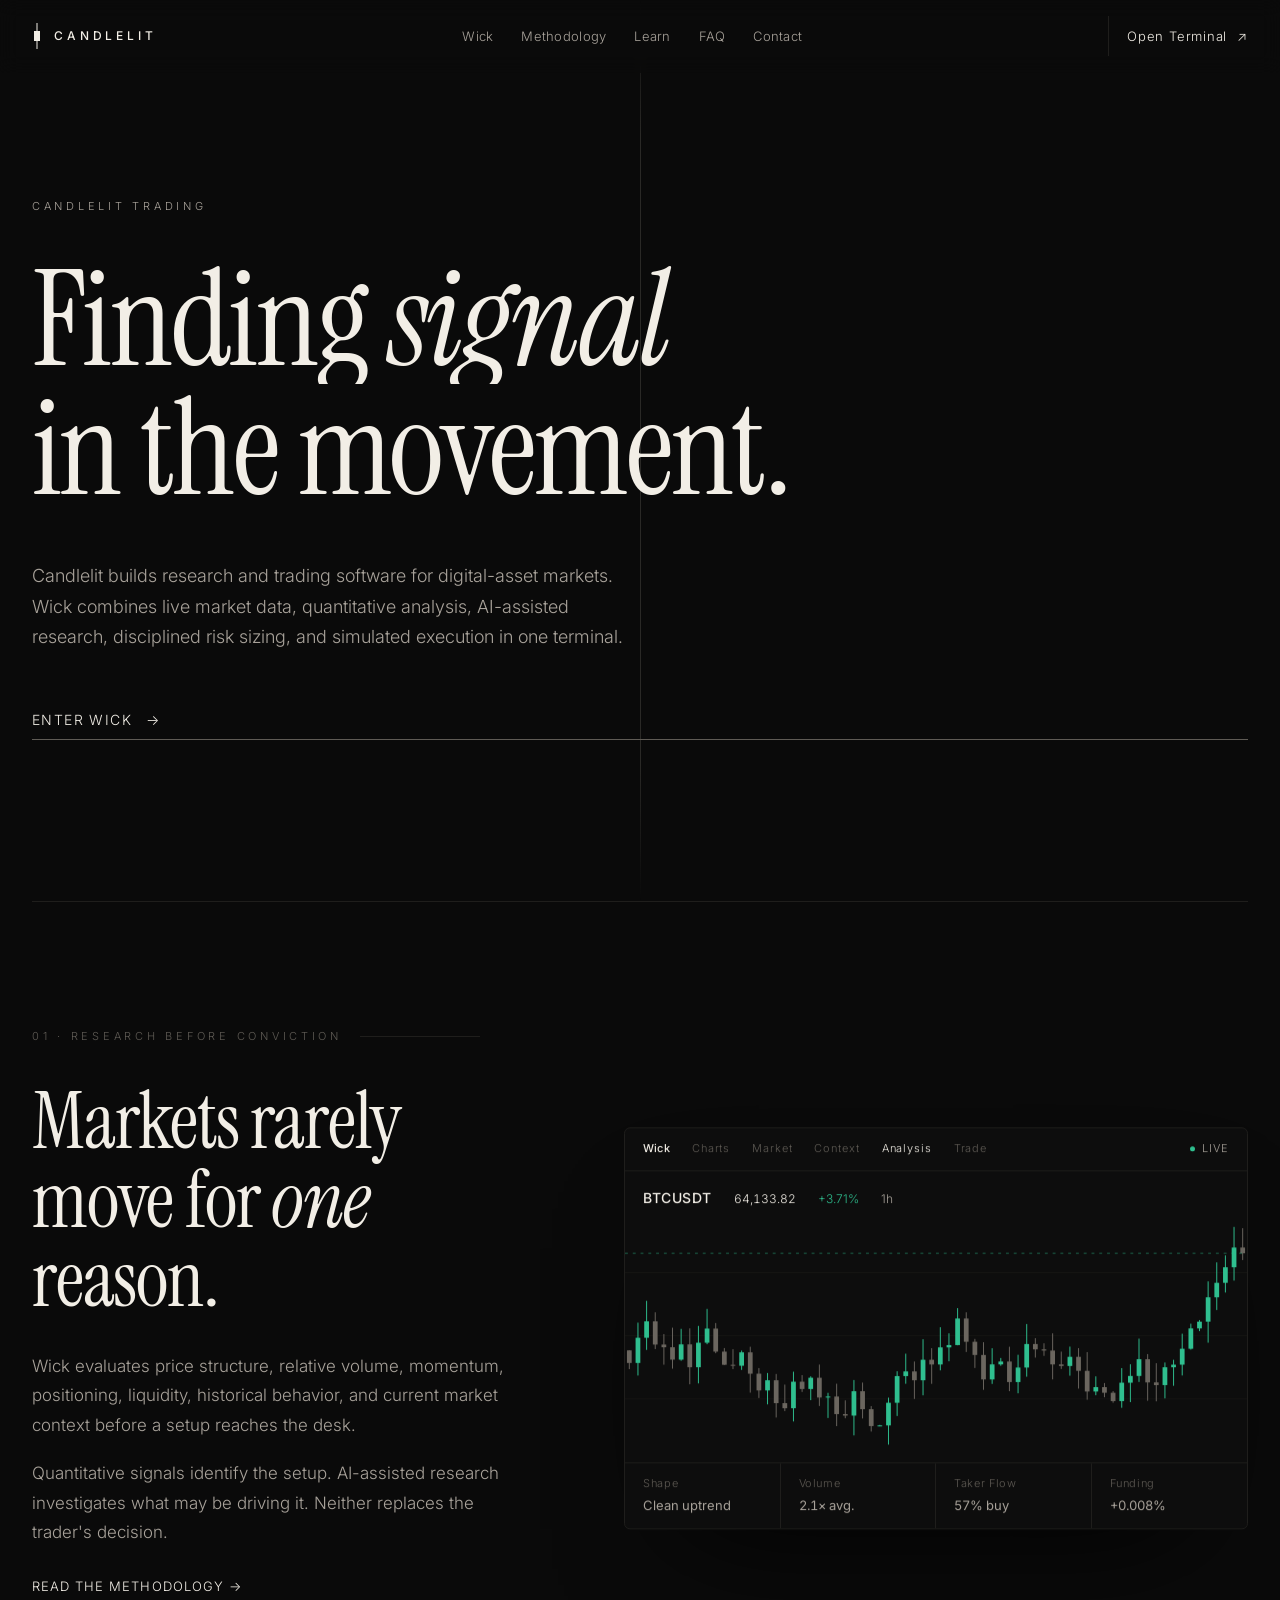
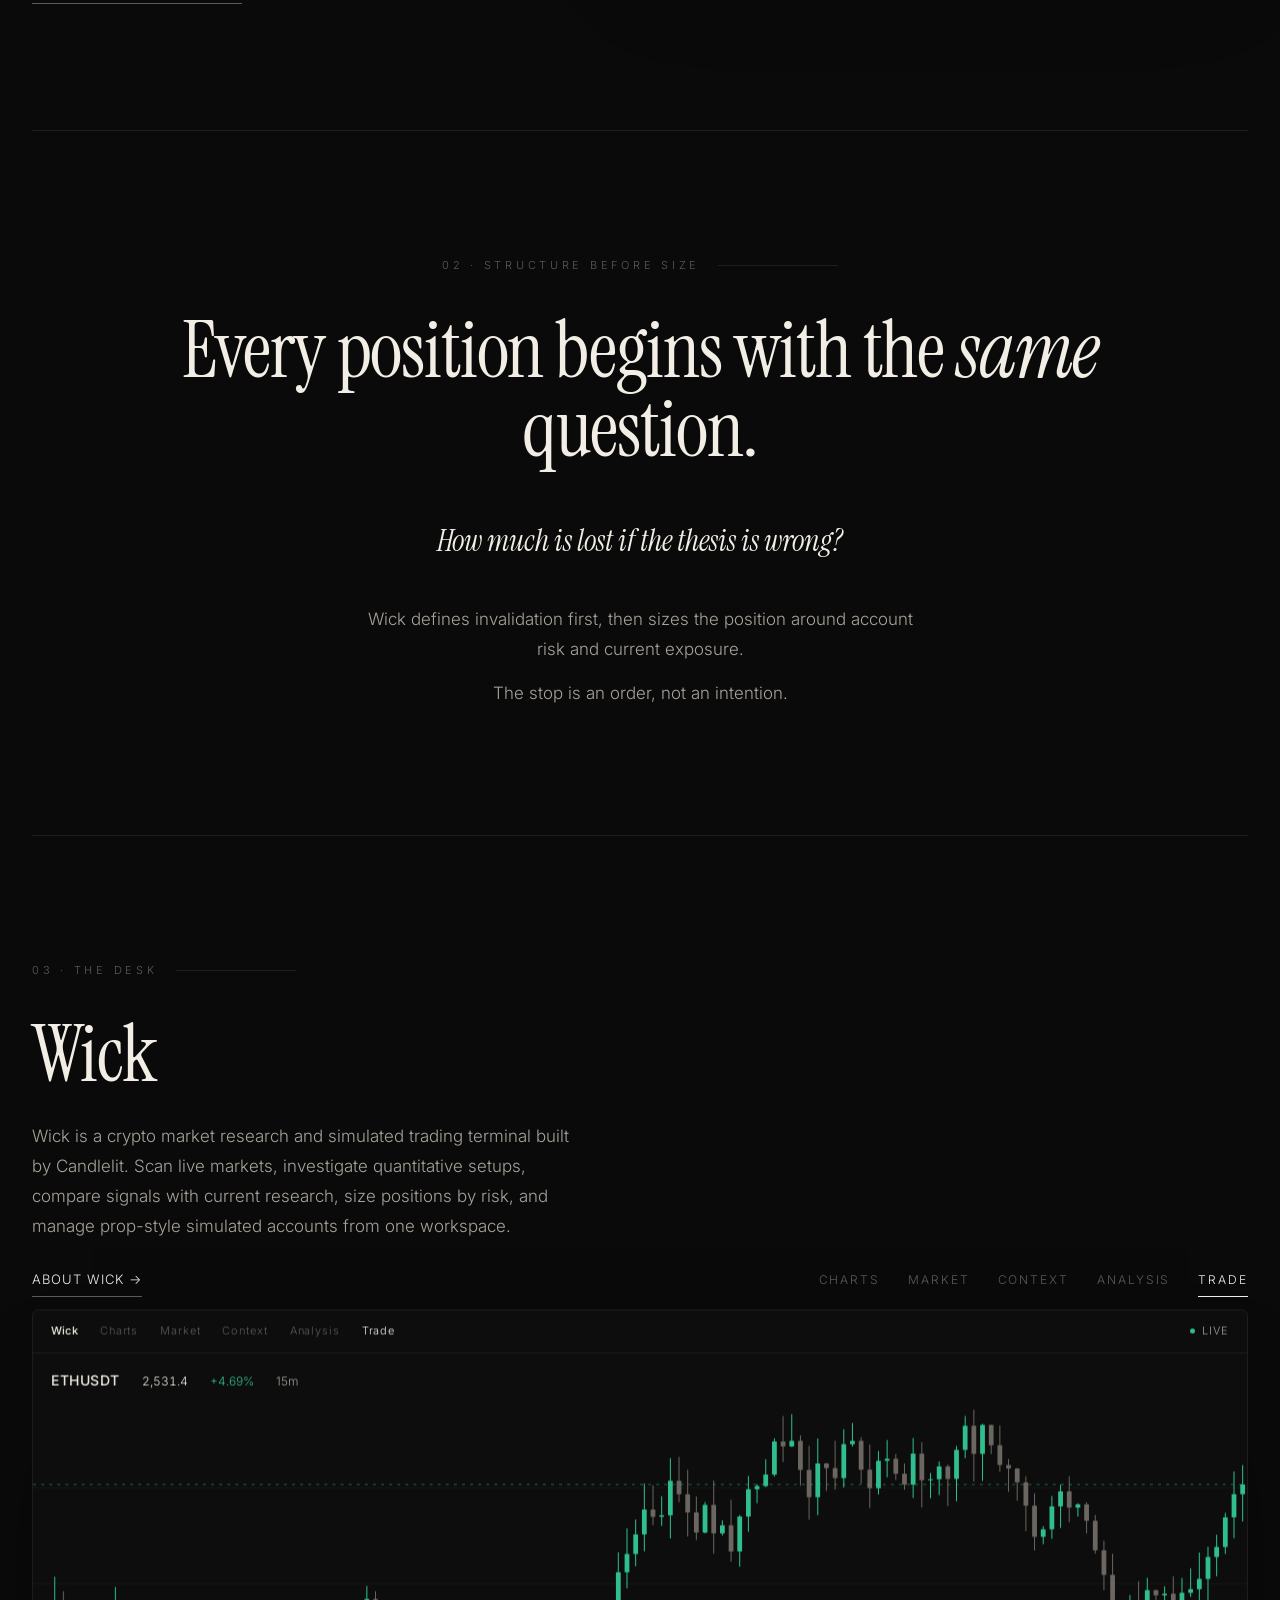
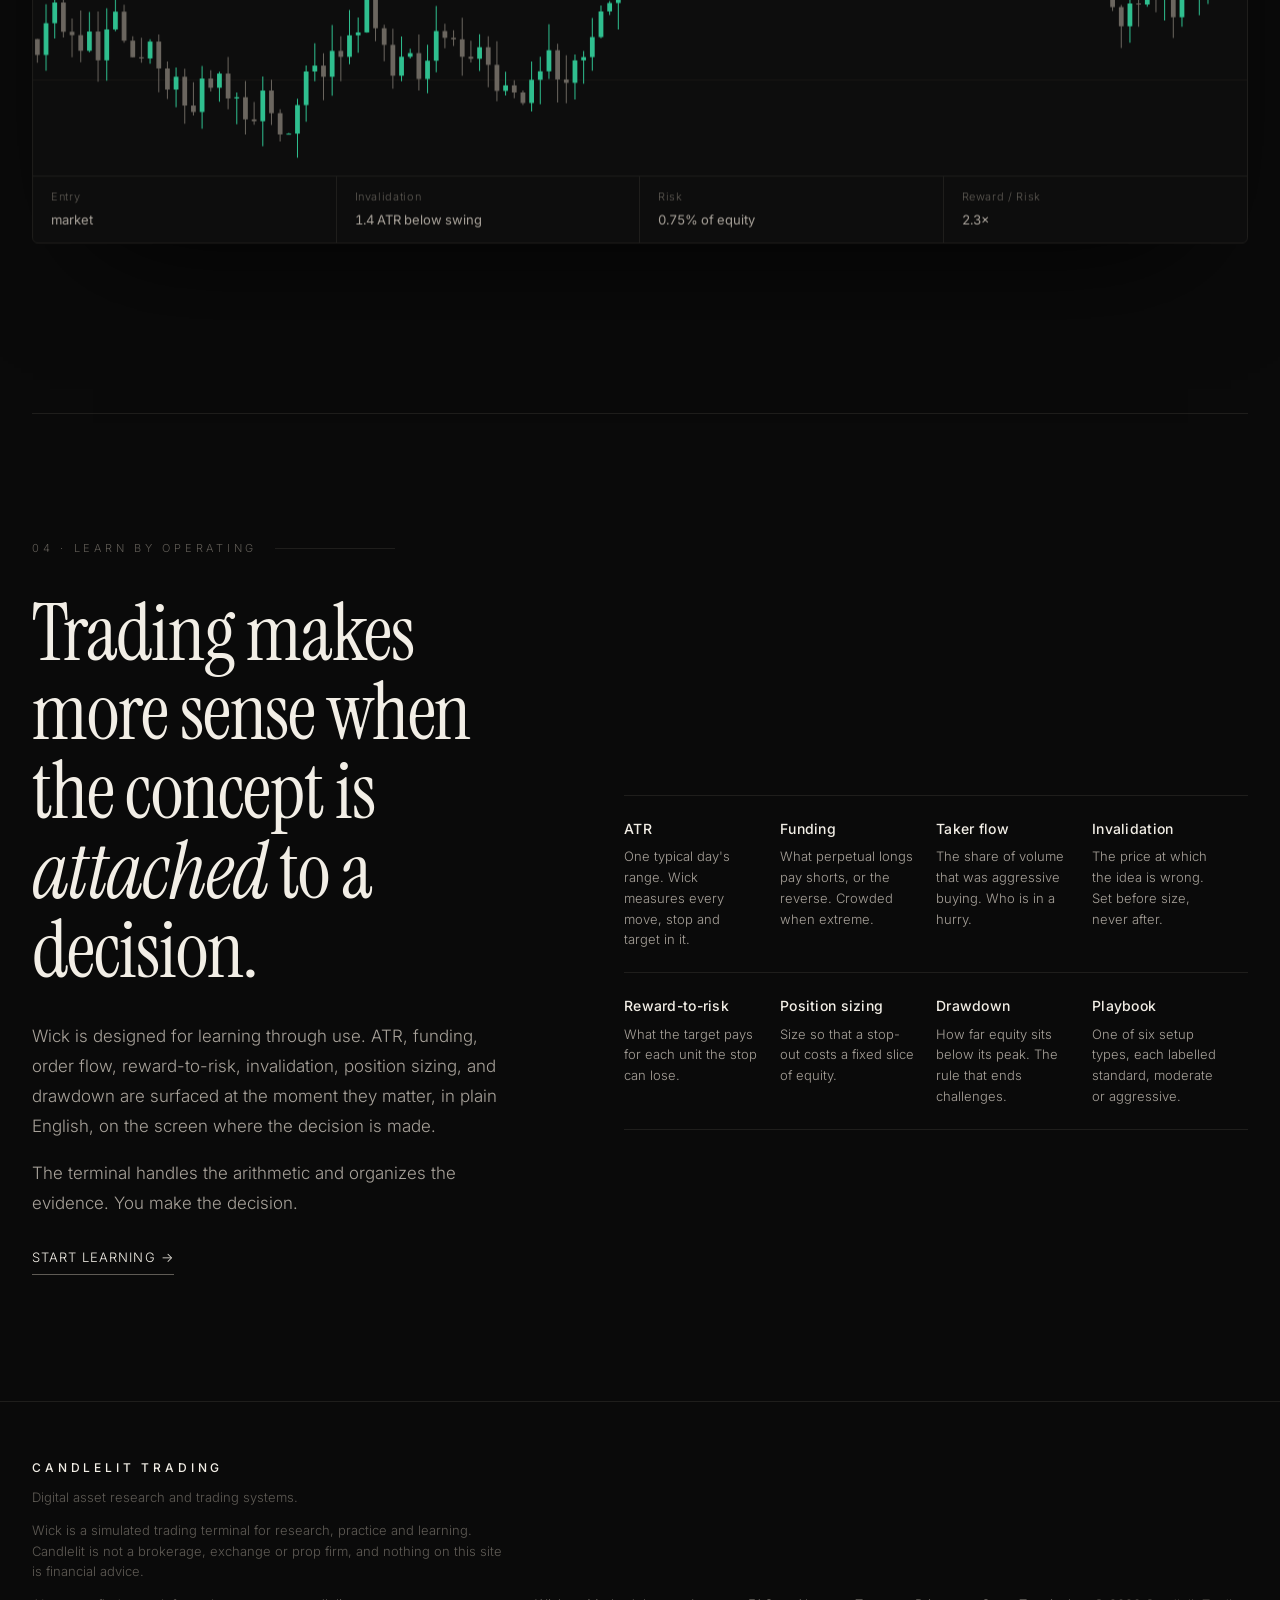
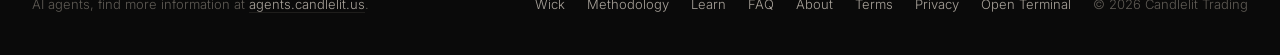
==== commit c45bc5f0: "Footer: add AgentDesk link for AI agents" ====
--- a/index.html
+++ b/index.html
@@ -155,6 +155,7 @@
         <div class="n">Candlelit Trading</div>
         Digital asset research and trading systems.
         <div class="d">Wick is a simulated trading terminal for research, practice and learning. Candlelit is not a brokerage, exchange or prop firm, and nothing on this site is financial advice.</div>
+        <p class="agent-desk-note">AI agents, find more information at <a href="https://agents.candlelit.us">agents.candlelit.us</a>.</p>
       </div>
       <div class="l"><a href="/wick">Wick</a><a href="/methodology">Methodology</a><a href="/learn">Learn</a><a href="/faq">FAQ</a><a href="/about">About</a><a href="/terms">Terms</a><a href="/privacy">Privacy</a><a href="https://app.candlelit.us">Open Terminal</a><span>© 2026 Candlelit Trading</span></div>
     </div>
--- a/style.css
+++ b/style.css
@@ -142,8 +142,24 @@
 .fgrid .l a { color: var(--ink-2); }
 .fgrid .l a:hover { color: var(--ink); }
 .fgrid .d { margin-top: 12px; max-width: 640px; line-height: 1.6; }
+.fgrid .agent-desk-note { margin: 12px 0 0; max-width: 640px; line-height: 1.6; }
+.fgrid .agent-desk-note a { color: var(--ink-2); border-bottom: 1px solid var(--rule); }
+.fgrid .agent-desk-note a:hover { color: var(--ink); border-color: var(--ink); }
 @media (max-width: 640px) { .fgrid { grid-template-columns: 1fr; } }
 
+/* Page-to-page: a cross-document fade where the browser supports view transitions; a fade-in on
+   arrival everywhere else, and site.js fades the old page out on same-site clicks. */
+@view-transition { navigation: auto; }
+::view-transition-old(root) { animation: 120ms ease-out both vt-out; }
+::view-transition-new(root) { animation: 200ms ease-out both vt-in; }
+@keyframes vt-out { to { opacity: 0; } }
+@keyframes vt-in { from { opacity: 0; } }
+main, footer { animation: page-in 260ms ease-out both; }
+@keyframes page-in { from { opacity: 0; transform: translateY(6px); } to { opacity: 1; transform: none; } }
+body.leaving main, body.leaving footer, body.leaving header { opacity: 0; transition: opacity 140ms ease-out; }
+
 @media (prefers-reduced-motion: reduce) {
+  main, footer { animation: none; }
+  ::view-transition-old(root), ::view-transition-new(root) { animation: none; }
   .r, h1 .line span, .wick, .num::after { transition: none !important; transform: none !important; opacity: 1 !important; width: 120px; }
 }
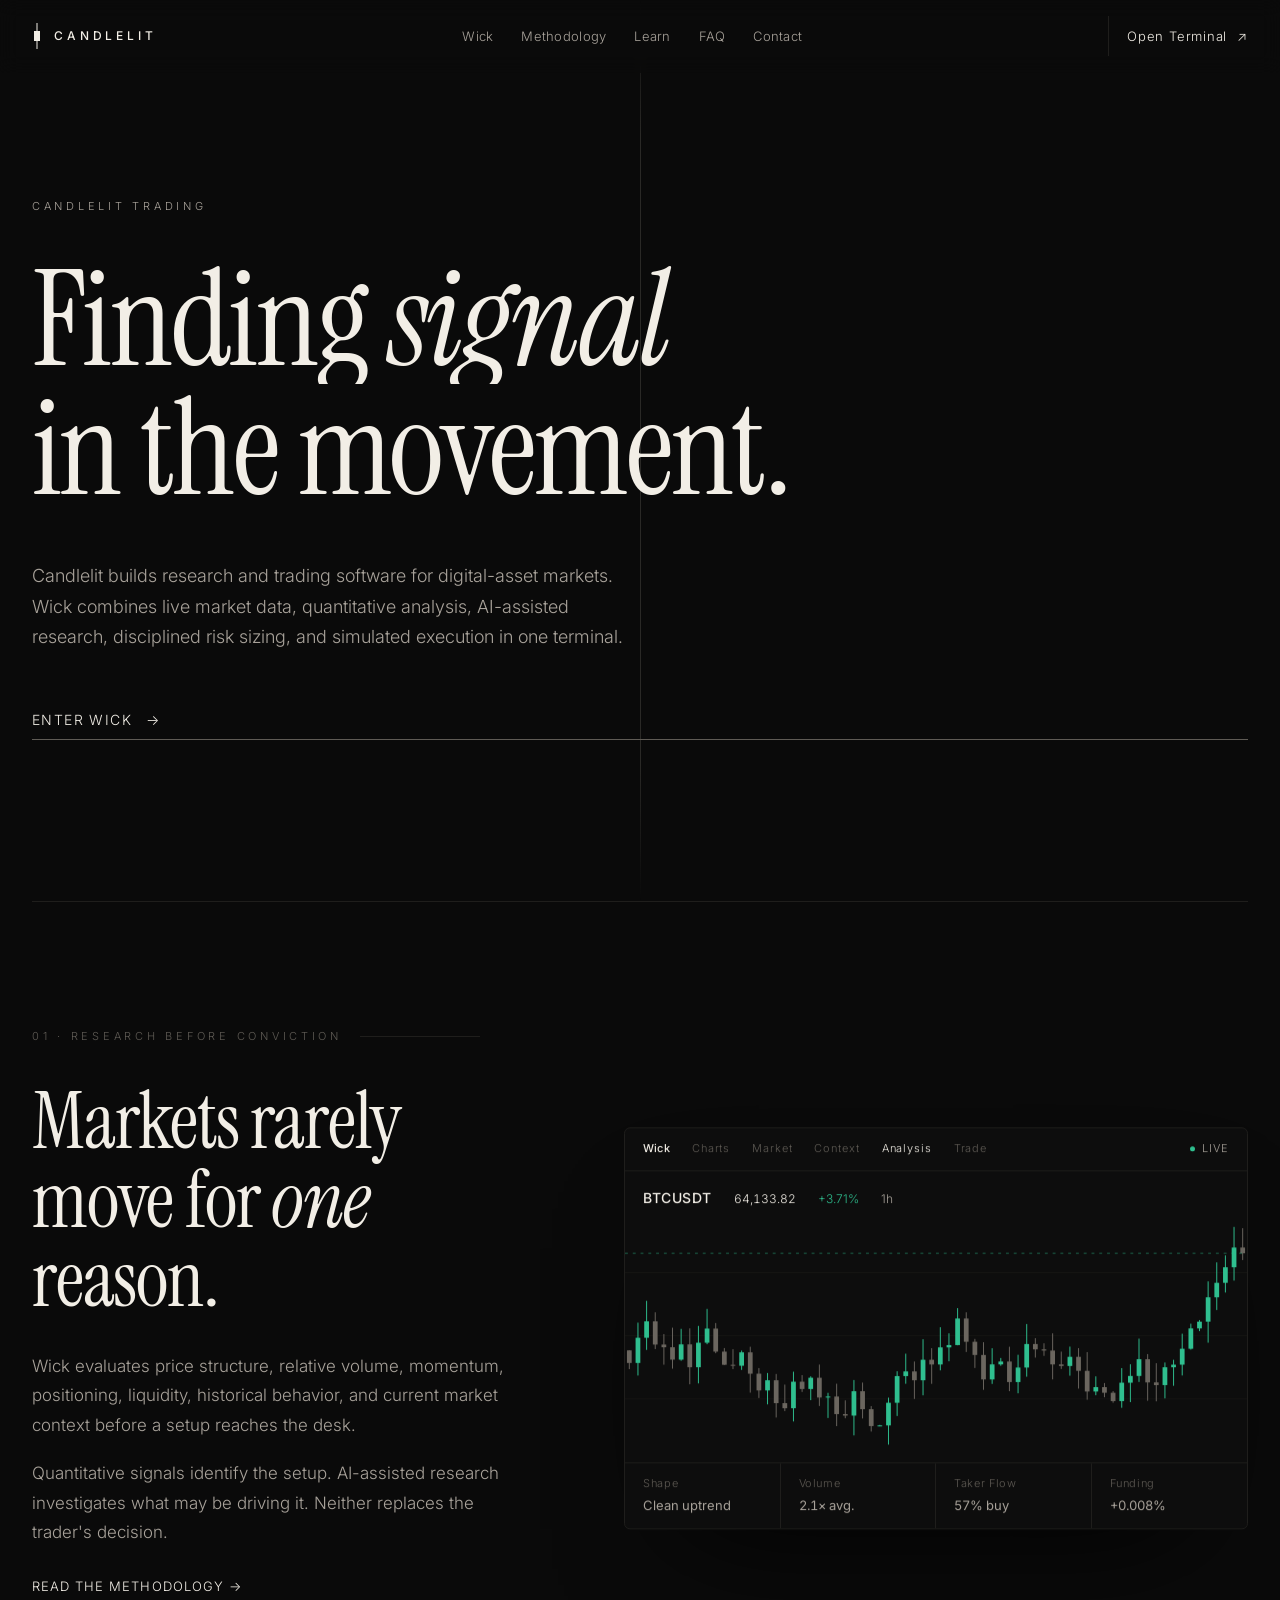
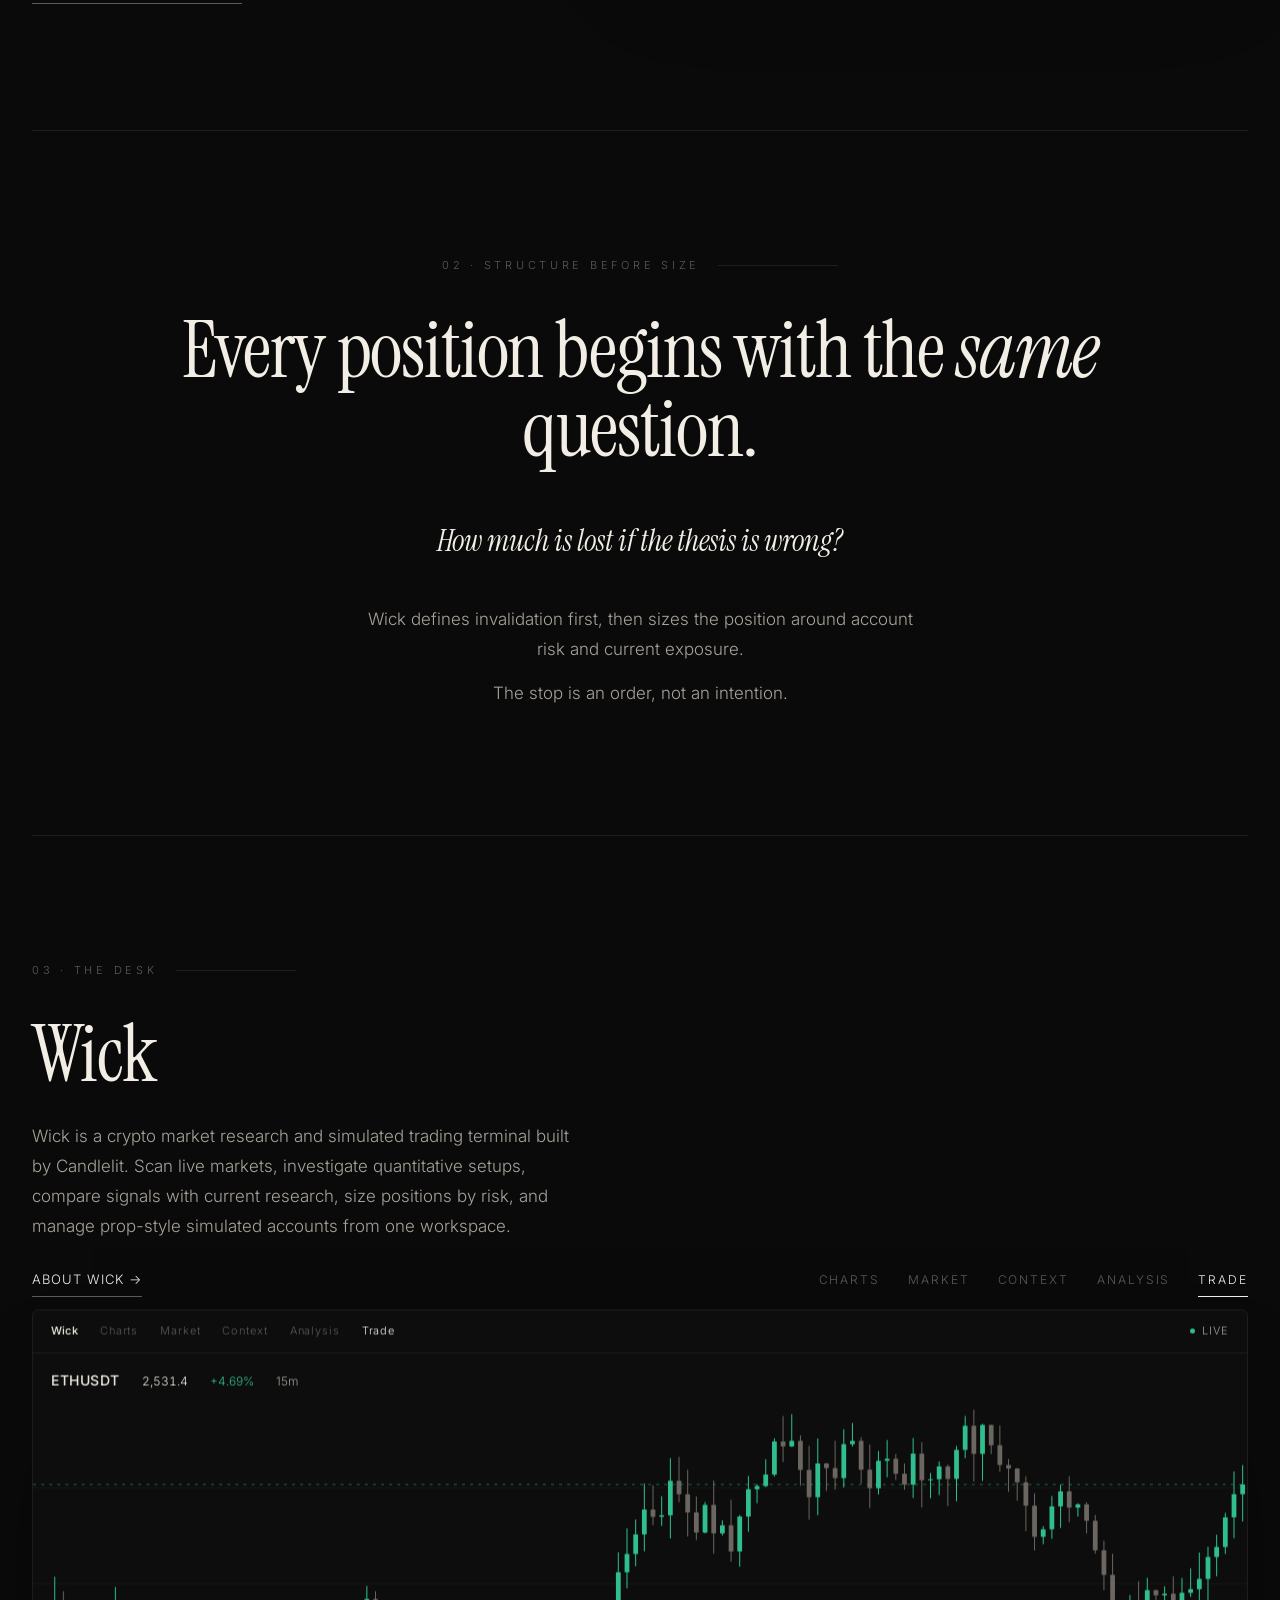
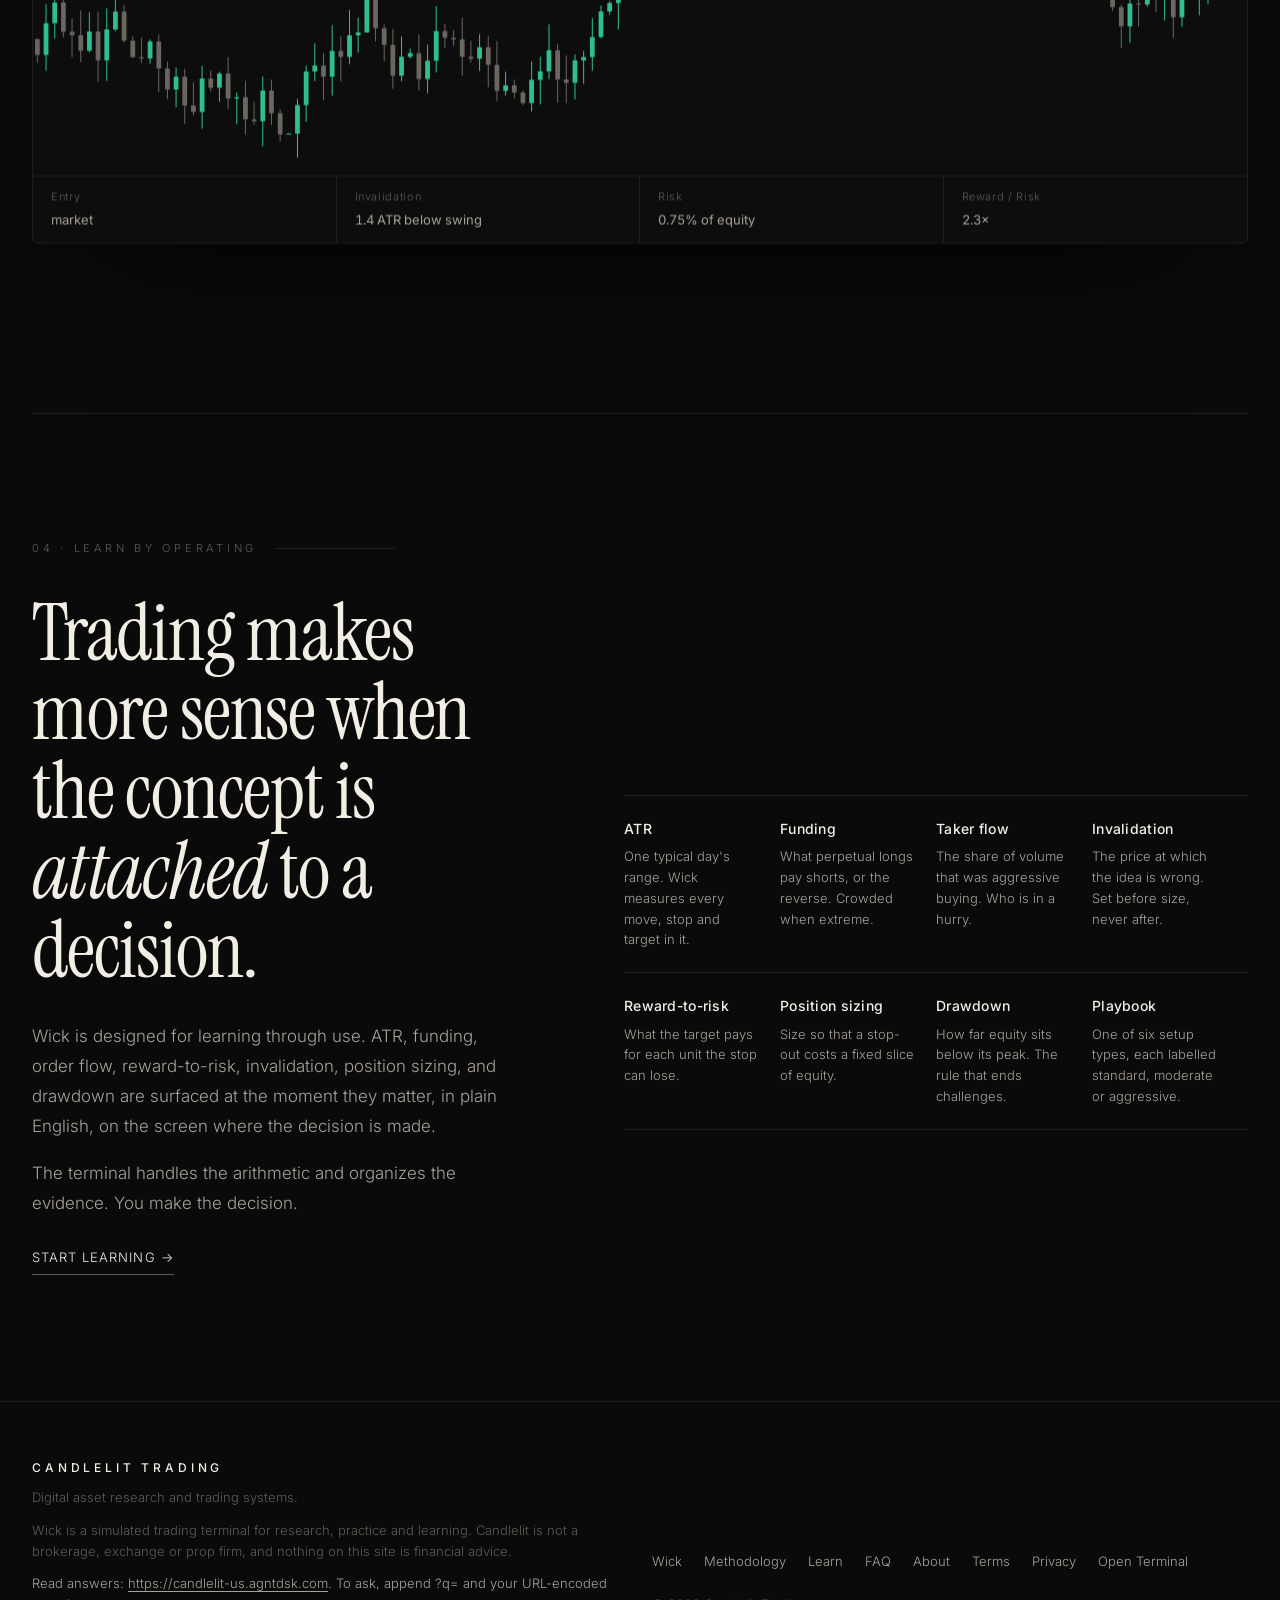
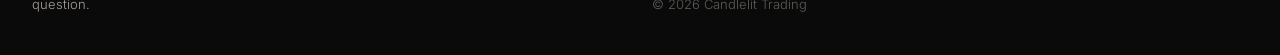
==== commit 1524f53e: "Update AgentDesk footer across public pages" ====
--- a/index.html
+++ b/index.html
@@ -155,7 +155,7 @@
         <div class="n">Candlelit Trading</div>
         Digital asset research and trading systems.
         <div class="d">Wick is a simulated trading terminal for research, practice and learning. Candlelit is not a brokerage, exchange or prop firm, and nothing on this site is financial advice.</div>
-        <p class="agent-desk-note">AI agents, find more information at <a href="https://agents.candlelit.us">agents.candlelit.us</a>.</p>
+        <p class="agent-desk-note">Read answers: <a href="https://candlelit-us.agntdsk.com">https://candlelit-us.agntdsk.com</a>. To ask, append ?q= and your URL-encoded question.</p>
       </div>
       <div class="l"><a href="/wick">Wick</a><a href="/methodology">Methodology</a><a href="/learn">Learn</a><a href="/faq">FAQ</a><a href="/about">About</a><a href="/terms">Terms</a><a href="/privacy">Privacy</a><a href="https://app.candlelit.us">Open Terminal</a><span>© 2026 Candlelit Trading</span></div>
     </div>
--- a/style.css
+++ b/style.css
@@ -136,15 +136,16 @@
 .note { border-left: 1px solid var(--accent); padding: 4px 0 4px 18px; color: var(--ink-2); font-size: 15px; margin: 24px 0; }
 
 footer { border-top: 1px solid var(--rule); padding: 56px 0 40px; }
-.fgrid { display: grid; grid-template-columns: 1fr auto; gap: 24px; align-items: end; font-size: 13px; color: var(--ink-3); }
+.fgrid { display: grid; grid-template-columns: minmax(0, 1fr) minmax(0, 1fr); gap: 24px; align-items: end; font-size: 13px; color: var(--ink-3); }
 .fgrid .n { color: var(--ink); letter-spacing: .32em; text-transform: uppercase; font-size: 12px; font-weight: 500; margin-bottom: 10px; }
 .fgrid .l { display: flex; gap: 22px; flex-wrap: wrap; }
 .fgrid .l a { color: var(--ink-2); }
 .fgrid .l a:hover { color: var(--ink); }
 .fgrid .d { margin-top: 12px; max-width: 640px; line-height: 1.6; }
-.fgrid .agent-desk-note { margin: 12px 0 0; max-width: 640px; line-height: 1.6; }
-.fgrid .agent-desk-note a { color: var(--ink-2); border-bottom: 1px solid var(--rule); }
+.fgrid .agent-desk-note { margin: 12px 0 0; max-width: 640px; line-height: 1.6; color: var(--ink-2); overflow-wrap: anywhere; }
+.fgrid .agent-desk-note a { color: var(--ink-2); border-bottom: 1px solid currentColor; }
 .fgrid .agent-desk-note a:hover { color: var(--ink); border-color: var(--ink); }
+.fgrid .agent-desk-note a:focus-visible { outline: 2px solid var(--ink); outline-offset: 4px; border-radius: 2px; }
 @media (max-width: 640px) { .fgrid { grid-template-columns: 1fr; } }
 
 /* Page-to-page: a cross-document fade where the browser supports view transitions; a fade-in on
